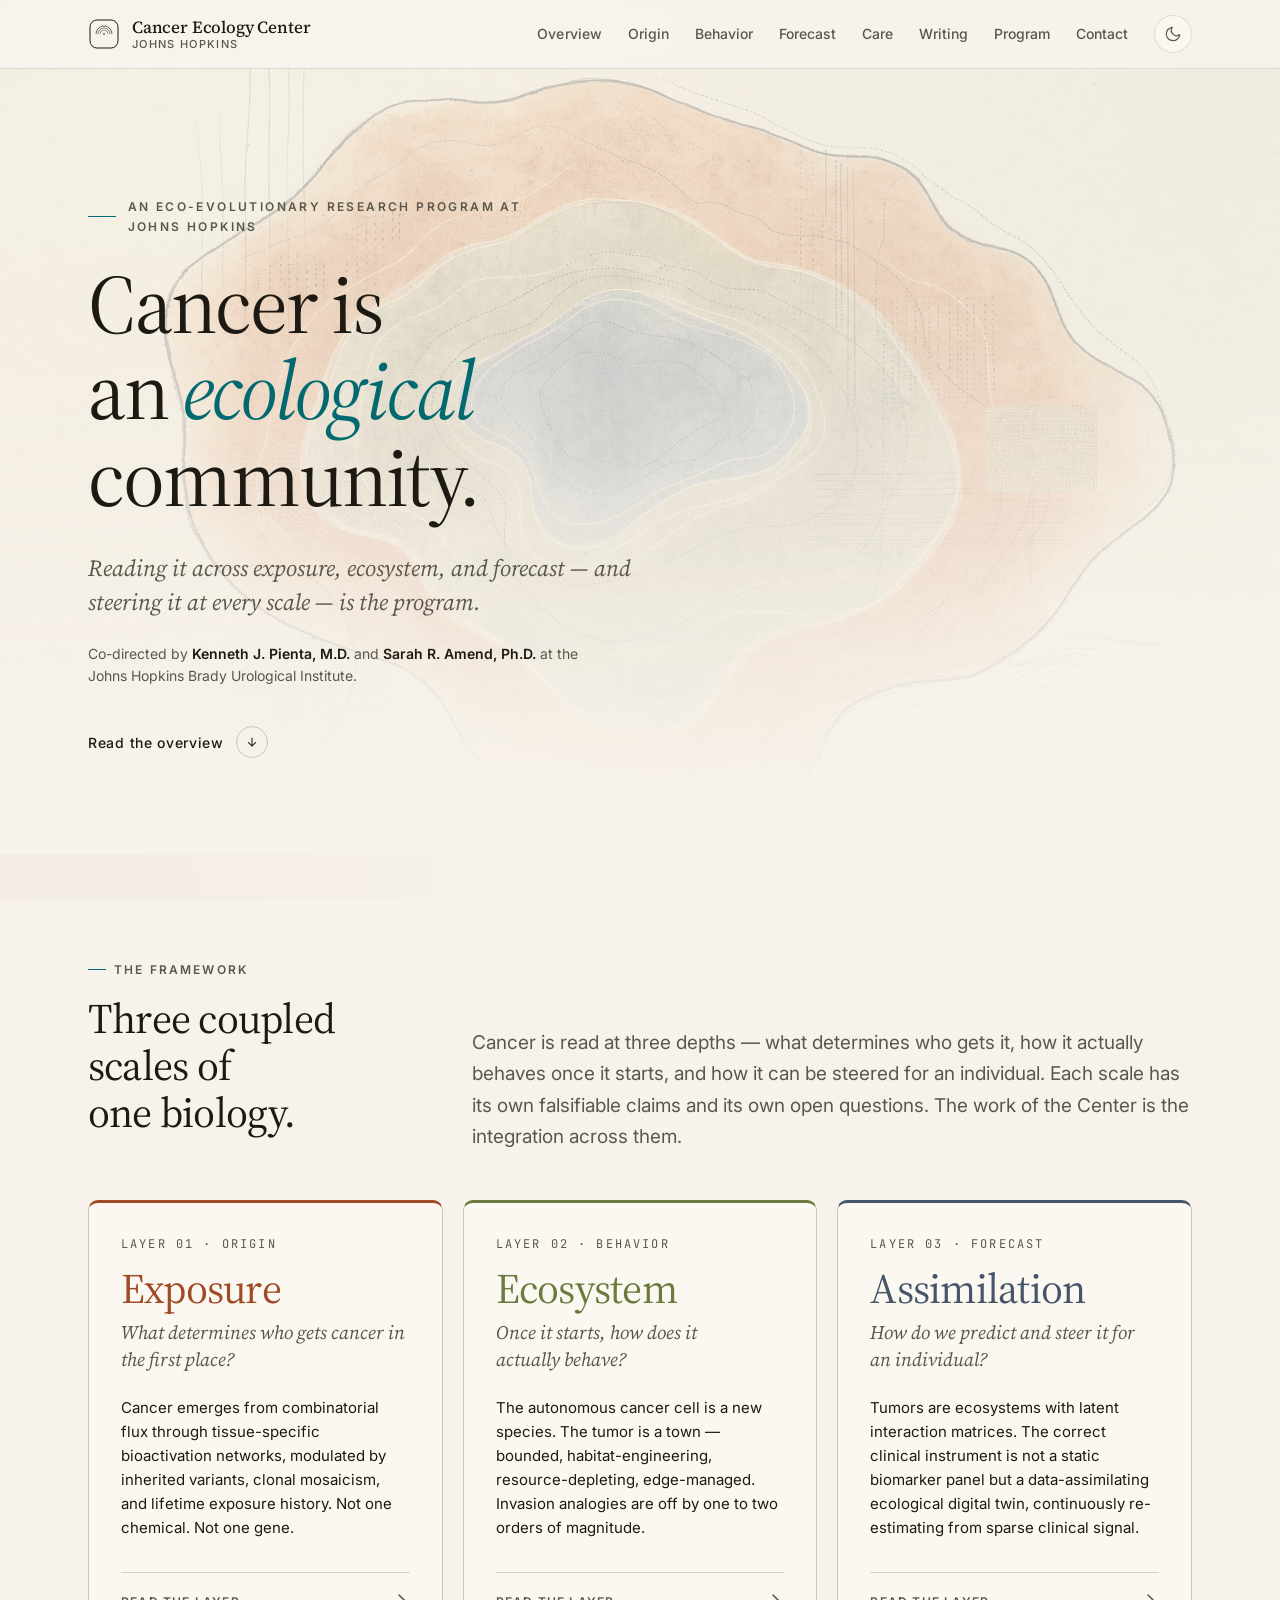
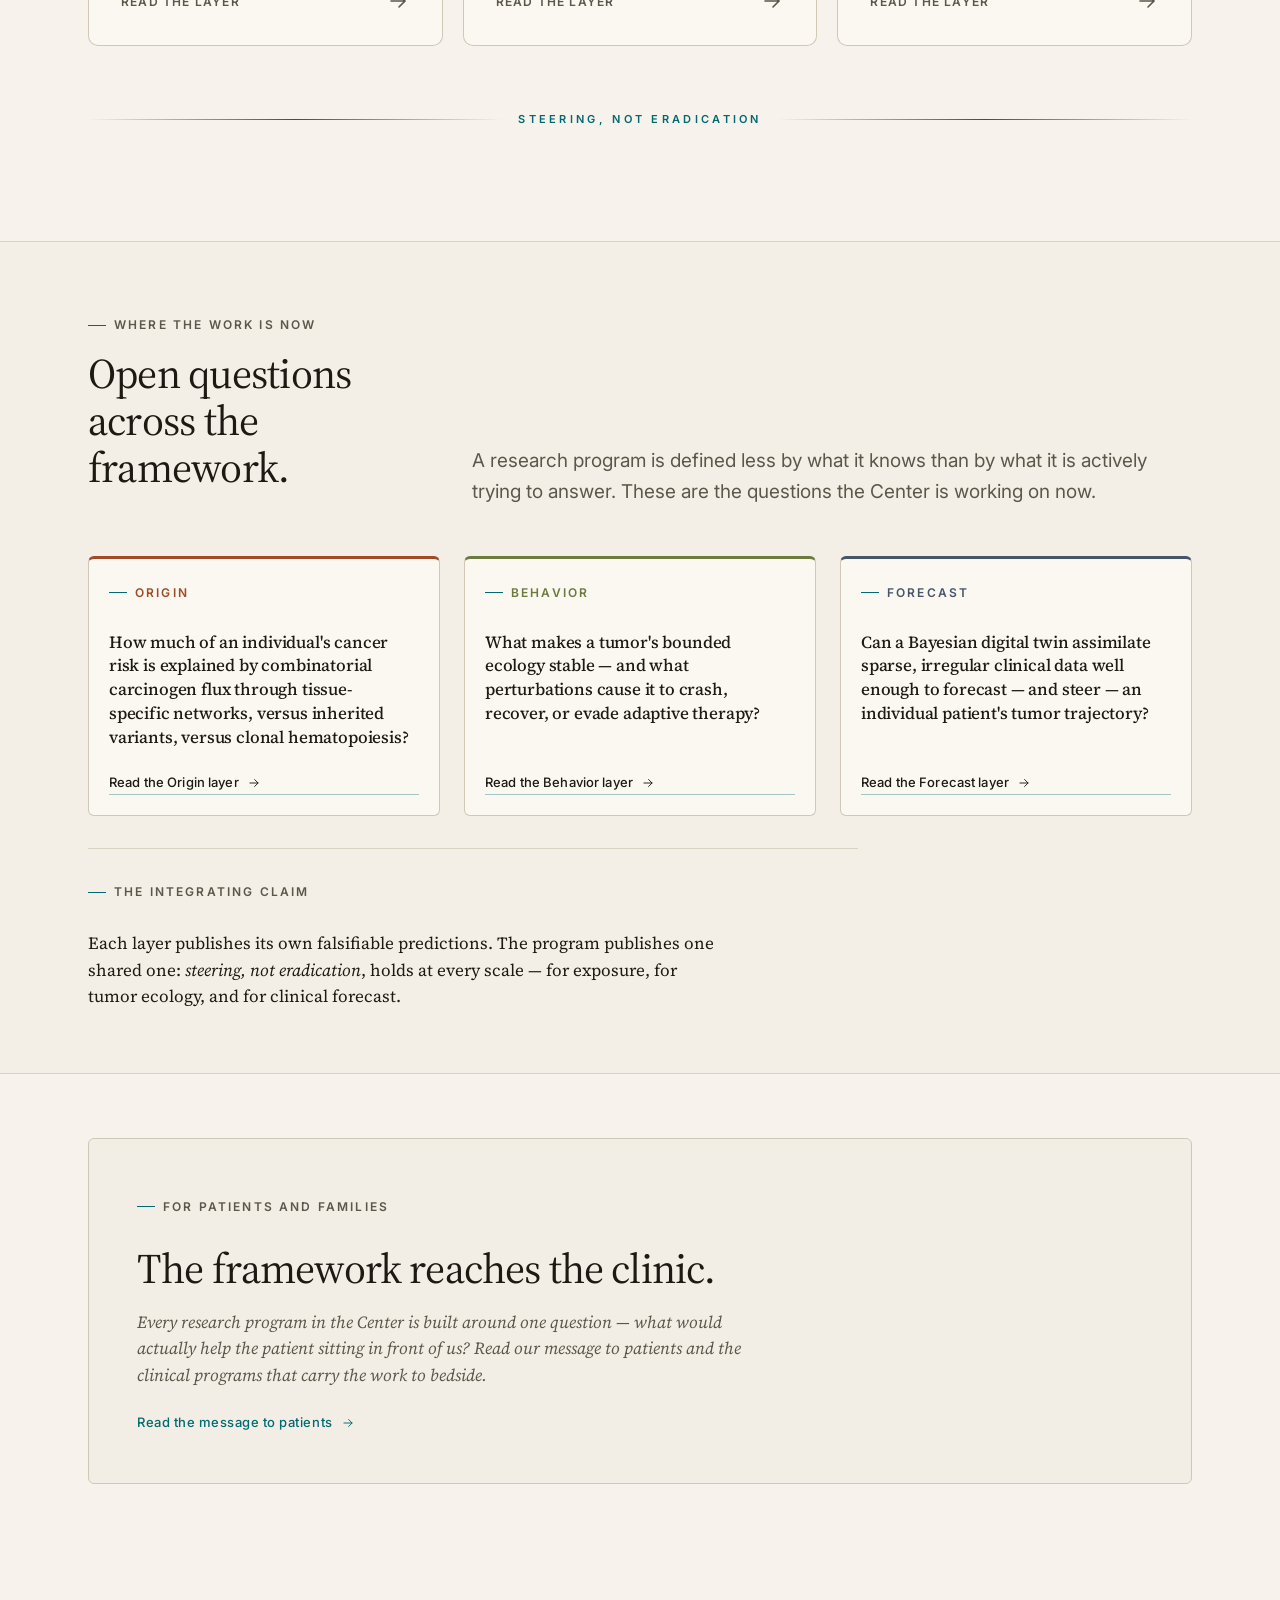
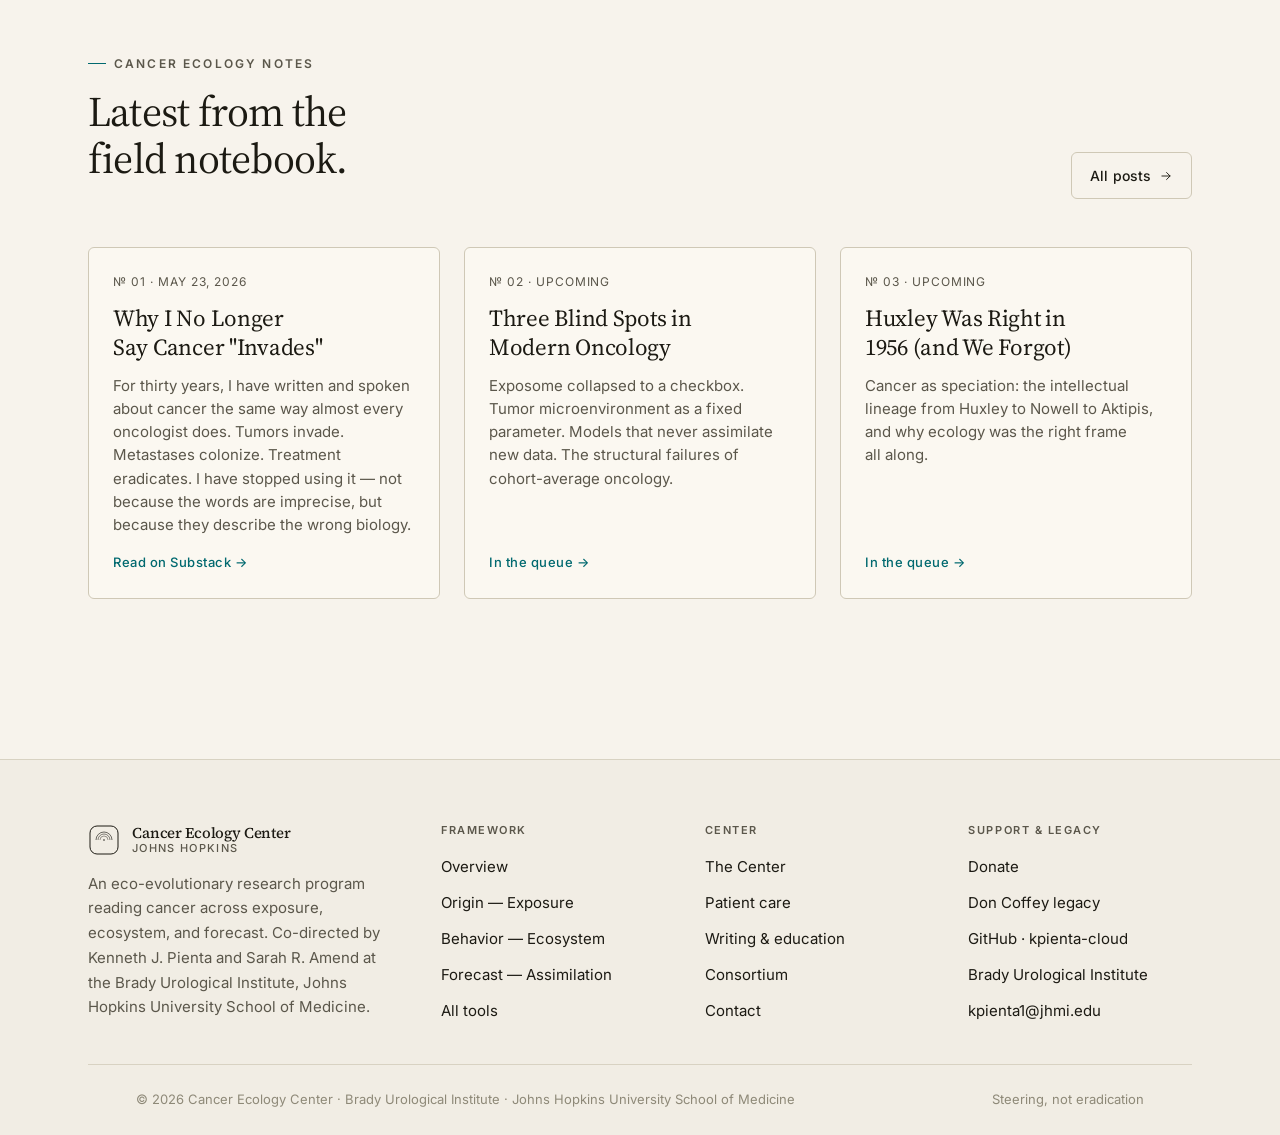
==== index.html @ 0bbca2c3 "Initial commit: Cancer Ecology Center v3.2 Eco-evolutionary framework portal for the Cancer Ecology " ====
<!doctype html>
<html lang="en">
<head>
  <meta charset="utf-8" />
  <meta name="viewport" content="width=device-width, initial-scale=1" />
  <title>Cancer Ecology Center — An eco-evolutionary research program at Johns Hopkins</title>
  <meta name="description" content="The Cancer Ecology Center at Johns Hopkins reads cancer as an ecological community across exposure, ecosystem, and forecast — and steers it at every scale." />

  <link rel="icon" type="image/svg+xml" href="assets/images/favicon.svg" />
  <link rel="preconnect" href="https://fonts.googleapis.com" />
  <link rel="preconnect" href="https://fonts.gstatic.com" crossorigin />
  <link rel="stylesheet" href="https://fonts.googleapis.com/css2?family=Source+Serif+4:ital,opsz,wght@0,8..60,300..700;1,8..60,300..700&family=Inter:wght@400;500;600&family=JetBrains+Mono:wght@400;500&display=swap" />
  <link rel="stylesheet" href="assets/css/tokens.css" />
  <link rel="stylesheet" href="assets/css/base.css" />
  <link rel="stylesheet" href="assets/css/site.css" />
  <link rel="stylesheet" href="assets/css/home.css" />
</head>
<body>
  <header class="site-header">
    <div class="site-header__inner">
      <a href="index.html" class="site-brand" aria-label="Cancer Ecology Center — home">
        <svg class="site-brand__mark" viewBox="0 0 64 64" fill="none" xmlns="http://www.w3.org/2000/svg" aria-hidden="true">
          <rect x="4" y="4" width="56" height="56" rx="14" stroke="currentColor" stroke-width="2" />
          <path d="M16 32 a16 16 0 0 1 32 0" stroke="currentColor" stroke-width="1.5" fill="none" opacity="0.85"/>
          <path d="M20 32 a12 12 0 0 1 24 0" stroke="currentColor" stroke-width="1.5" fill="none" opacity="0.7"/>
          <path d="M24 32 a8 8 0 0 1 16 0" stroke="currentColor" stroke-width="1.5" fill="none" opacity="0.55"/>
          <circle cx="32" cy="32" r="1.6" fill="currentColor" />
        </svg>
        <span>
          <span class="site-brand__title">Cancer Ecology Center</span>
          <span class="site-brand__sub">Johns Hopkins</span>
        </span>
      </a>
      <nav class="site-nav" aria-label="Primary">
              <a href="overview.html">Overview</a>
              <a href="origin.html">Origin</a>
              <a href="behavior.html">Behavior</a>
              <a href="forecast.html">Forecast</a>
              <a href="care.html">Care</a>
              <a href="writing.html">Writing</a>
              <a href="program.html">Program</a>
              <a href="contact.html">Contact</a>
              <button class="theme-toggle" data-theme-toggle type="button" aria-label="Toggle theme"></button>
            </nav>
      <button class="mobile-toggle" data-mobile-toggle type="button" aria-label="Open menu">
        <svg viewBox="0 0 24 24" fill="none" stroke="currentColor" stroke-width="1.8" stroke-linecap="round"><path d="M3 6h18M3 12h18M3 18h18"/></svg>
      </button>
    </div>
  </header>

  <main>
    <!-- HERO -->
    <section class="hero">
      <div class="hero__visual" aria-hidden="true">
        <img src="assets/images/hero_home.png" alt="" />
      </div>
      <div class="container">
        <p class="hero__eyebrow">An eco-evolutionary research program at Johns Hopkins</p>
        <h1>Cancer is an <em>ecological</em> community.</h1>
        <p class="hero__lede">Reading it across exposure, ecosystem, and forecast — and steering it at every scale — is the program.</p>
        <p class="hero__byline">Co-directed by <strong>Kenneth J. Pienta, M.D.</strong> and <strong>Sarah R. Amend, Ph.D.</strong> at the Johns Hopkins Brady Urological Institute.</p>
        <a class="hero__cta" href="overview.html">
          Read the overview
          <span class="hero__cta-arrow" aria-hidden="true">
            <svg width="14" height="14" viewBox="0 0 24 24" fill="none" stroke="currentColor" stroke-width="1.8" stroke-linecap="round"><path d="M12 5v14M6 13l6 6 6-6"/></svg>
          </span>
        </a>
      </div>
    </section>

    <!-- FRAMEWORK -->
    <section id="framework" class="framework">
      <div class="container">
        <div class="framework__intro reveal">
          <div>
            <p class="section-eyebrow">The framework</p>
            <h2 class="section-title">Three coupled scales of one biology.</h2>
          </div>
          <p class="section-lede">Cancer is read at three depths — what determines who gets it, how it actually behaves once it starts, and how it can be steered for an individual. Each scale has its own falsifiable claims and its own open questions. The work of the Center is the integration across them.</p>
        </div>

        <div class="layers" role="list">
          <a class="layer-card layer-card--origin" data-layer="origin" href="origin.html" role="listitem">
            <div class="layer-card__index">Layer 01 · Origin</div>
            <h3 class="layer-card__name">Exposure</h3>
            <p class="layer-card__question">What determines who gets cancer in the first place?</p>
            <p class="layer-card__summary">Cancer emerges from combinatorial flux through tissue-specific bioactivation networks, modulated by inherited variants, clonal mosaicism, and lifetime exposure history. Not one chemical. Not one gene.</p>
            <div class="layer-card__footer">
              <span class="layer-card__tool">Read the layer</span>
              <span class="layer-card__arrow" aria-hidden="true">
                <svg viewBox="0 0 24 24" fill="none" stroke="currentColor" stroke-width="1.6" stroke-linecap="round"><path d="M5 12h14M13 6l6 6-6 6"/></svg>
              </span>
            </div>
          </a>

          <a class="layer-card layer-card--behavior" data-layer="behavior" href="behavior.html" role="listitem">
            <div class="layer-card__index">Layer 02 · Behavior</div>
            <h3 class="layer-card__name">Ecosystem</h3>
            <p class="layer-card__question">Once it starts, how does it actually behave?</p>
            <p class="layer-card__summary">The autonomous cancer cell is a new species. The tumor is a town — bounded, habitat-engineering, resource-depleting, edge-managed. Invasion analogies are off by one to two orders of magnitude.</p>
            <div class="layer-card__footer">
              <span class="layer-card__tool">Read the layer</span>
              <span class="layer-card__arrow" aria-hidden="true">
                <svg viewBox="0 0 24 24" fill="none" stroke="currentColor" stroke-width="1.6" stroke-linecap="round"><path d="M5 12h14M13 6l6 6-6 6"/></svg>
              </span>
            </div>
          </a>

          <a class="layer-card layer-card--forecast" data-layer="forecast" href="forecast.html" role="listitem">
            <div class="layer-card__index">Layer 03 · Forecast</div>
            <h3 class="layer-card__name">Assimilation</h3>
            <p class="layer-card__question">How do we predict and steer it for an individual?</p>
            <p class="layer-card__summary">Tumors are ecosystems with latent interaction matrices. The correct clinical instrument is not a static biomarker panel but a data-assimilating ecological digital twin, continuously re-estimating from sparse clinical signal.</p>
            <div class="layer-card__footer">
              <span class="layer-card__tool">Read the layer</span>
              <span class="layer-card__arrow" aria-hidden="true">
                <svg viewBox="0 0 24 24" fill="none" stroke="currentColor" stroke-width="1.6" stroke-linecap="round"><path d="M5 12h14M13 6l6 6-6 6"/></svg>
              </span>
            </div>
          </a>
        </div>

        <div class="through-line reveal" role="presentation">
          <span class="through-line__rule"></span>
          <span class="through-line__text">Steering, not eradication</span>
          <span class="through-line__rule"></span>
        </div>
      </div>
    </section>

    <!-- OPEN QUESTIONS -->
    <section class="section--sm" style="background: color-mix(in oklab, var(--color-surface-offset) 50%, transparent); border-top: 1px solid var(--color-divider); border-bottom: 1px solid var(--color-divider);">
      <div class="container">
        <div class="framework__intro reveal">
          <div>
            <p class="section-eyebrow">Where the work is now</p>
            <h2 class="section-title">Open questions across the framework.</h2>
          </div>
          <p class="section-lede">A research program is defined less by what it knows than by what it is actively trying to answer. These are the questions the Center is working on now.</p>
        </div>

        <div class="questions-grid">
          <article class="question-card reveal" style="border-top: 3px solid var(--color-origin);">
            <p class="section-eyebrow" style="color: var(--color-origin);">Origin</p>
            <h3 class="question-card__q">How much of an individual's cancer risk is explained by combinatorial carcinogen flux through tissue-specific networks, versus inherited variants, versus clonal hematopoiesis?</h3>
            <a href="origin.html" class="question-card__link">Read the Origin layer
              <svg width="14" height="14" viewBox="0 0 24 24" fill="none" stroke="currentColor" stroke-width="1.6" stroke-linecap="round"><path d="M5 12h14M13 6l6 6-6 6"/></svg>
            </a>
          </article>

          <article class="question-card reveal" style="border-top: 3px solid var(--color-behavior);">
            <p class="section-eyebrow" style="color: var(--color-behavior);">Behavior</p>
            <h3 class="question-card__q">What makes a tumor's bounded ecology stable — and what perturbations cause it to crash, recover, or evade adaptive therapy?</h3>
            <a href="behavior.html" class="question-card__link">Read the Behavior layer
              <svg width="14" height="14" viewBox="0 0 24 24" fill="none" stroke="currentColor" stroke-width="1.6" stroke-linecap="round"><path d="M5 12h14M13 6l6 6-6 6"/></svg>
            </a>
          </article>

          <article class="question-card reveal" style="border-top: 3px solid var(--color-forecast);">
            <p class="section-eyebrow" style="color: var(--color-forecast);">Forecast</p>
            <h3 class="question-card__q">Can a Bayesian digital twin assimilate sparse, irregular clinical data well enough to forecast — and steer — an individual patient's tumor trajectory?</h3>
            <a href="forecast.html" class="question-card__link">Read the Forecast layer
              <svg width="14" height="14" viewBox="0 0 24 24" fill="none" stroke="currentColor" stroke-width="1.6" stroke-linecap="round"><path d="M5 12h14M13 6l6 6-6 6"/></svg>
            </a>
          </article>
        </div>

        <div class="questions-footnote reveal">
          <p class="section-eyebrow">The integrating claim</p>
          <p class="questions-footnote__text">Each layer publishes its own falsifiable predictions. The program publishes one shared one: <em>steering, not eradication</em>, holds at every scale — for exposure, for tumor ecology, and for clinical forecast.</p>
        </div>
      </div>
    </section>

    <!-- FOR PATIENTS STRIP -->
    <section class="section--sm">
      <div class="container">
        <a href="care.html" class="care-strip reveal">
          <div class="care-strip__body">
            <p class="section-eyebrow">For patients and families</p>
            <h2 class="care-strip__title">The framework reaches the clinic.</h2>
            <p class="care-strip__lede">Every research program in the Center is built around one question — what would actually help the patient sitting in front of us? Read our message to patients and the clinical programs that carry the work to bedside.</p>
            <span class="care-strip__cta">Read the message to patients
              <svg width="14" height="14" viewBox="0 0 24 24" fill="none" stroke="currentColor" stroke-width="1.6" stroke-linecap="round"><path d="M5 12h14M13 6l6 6-6 6"/></svg>
            </span>
          </div>
        </a>
      </div>
    </section>

    <!-- WRITING STRIP -->
    <section>
      <div class="container">
        <div class="framework__intro reveal">
          <div>
            <p class="section-eyebrow">Cancer Ecology Notes</p>
            <h2 class="section-title">Latest from the field notebook.</h2>
          </div>
          <a href="writing.html" class="btn btn--ghost">All posts
            <svg width="14" height="14" viewBox="0 0 24 24" fill="none" stroke="currentColor" stroke-width="1.6" stroke-linecap="round"><path d="M5 12h14M13 6l6 6-6 6"/></svg>
          </a>
        </div>

        <div class="writing-strip" data-feed="home">
          <!-- Posts injected by /assets/js/feed.js -->
        </div>
      </div>
    </section>
  </main>

  <footer class="site-footer">
    <div class="container">
      <div class="site-footer__inner">
        <div class="site-footer__brand">
          <a href="index.html" class="site-brand">
            <svg class="site-brand__mark" viewBox="0 0 64 64" fill="none" aria-hidden="true">
              <rect x="4" y="4" width="56" height="56" rx="14" stroke="currentColor" stroke-width="2" />
              <path d="M16 32 a16 16 0 0 1 32 0" stroke="currentColor" stroke-width="1.5" fill="none" opacity="0.85"/>
              <path d="M20 32 a12 12 0 0 1 24 0" stroke="currentColor" stroke-width="1.5" fill="none" opacity="0.7"/>
              <path d="M24 32 a8 8 0 0 1 16 0" stroke="currentColor" stroke-width="1.5" fill="none" opacity="0.55"/>
              <circle cx="32" cy="32" r="1.6" fill="currentColor" />
            </svg>
            <span><span class="site-brand__title">Cancer Ecology Center</span><span class="site-brand__sub">Johns Hopkins</span></span>
          </a>
          <p>An eco-evolutionary research program reading cancer across exposure, ecosystem, and forecast. Co-directed by Kenneth J. Pienta and Sarah R. Amend at the Brady Urological Institute, Johns Hopkins University School of Medicine.</p>
        </div>

        <div>
          <h4>Framework</h4>
          <ul>
            <li><a href="overview.html">Overview</a></li>
            <li><a href="origin.html">Origin — Exposure</a></li>
            <li><a href="behavior.html">Behavior — Ecosystem</a></li>
            <li><a href="forecast.html">Forecast — Assimilation</a></li>
            <li><a href="tools.html">All tools</a></li>
          </ul>
        </div>

        <div>
          <h4>Center</h4>
          <ul>
            <li><a href="program.html">The Center</a></li>
            <li><a href="care.html">Patient care</a></li>
            <li><a href="writing.html">Writing &amp; education</a></li>
            <li><a href="program.html#consortium">Consortium</a></li>
            <li><a href="contact.html">Contact</a></li>
          </ul>
        </div>

        <div>
          <h4>Support &amp; Legacy</h4>
          <ul>
            <li><a href="donate.html">Donate</a></li>
            <li><a href="legacy.html">Don Coffey legacy</a></li>
            <li><a href="https://github.com/kpienta-cloud" rel="external noopener">GitHub · kpienta-cloud</a></li>
            <li><a href="https://urology.jhu.edu/" rel="external noopener">Brady Urological Institute</a></li>
            <li><a href="mailto:kpienta1@jhmi.edu">kpienta1@jhmi.edu</a></li>
          </ul>
        </div>
      </div>

      <div class="site-footer__legal container">
        <span>© 2026 Cancer Ecology Center · Brady Urological Institute · Johns Hopkins University School of Medicine</span>
        <span>Steering, not eradication</span>
      </div>
    </div>
  </footer>

  <script src="assets/js/config.js"></script>
  <script src="assets/js/posts.js"></script>
  <script src="assets/js/feed.js"></script>
  <script src="assets/js/site.js"></script>
</body>
</html>
---- assets/css/tokens.css ----
/* Cancer Ecology Center — design tokens
   Editorial-scientific: warm cream + warm-teal accent.
   Three earth-tone hues for layer signaling (terra, sage, slate). */

:root,
[data-theme='light'] {
  /* Surfaces — warm cream paper */
  --color-bg: #f7f3ec;
  --color-surface: #fbf8f1;
  --color-surface-2: #fdfbf5;
  --color-surface-offset: #f0ebe1;
  --color-surface-offset-2: #ebe5d8;
  --color-surface-dynamic: #e3ddce;
  --color-divider: #d8d2c2;
  --color-border: #cfc8b6;

  /* Text — warm near-black */
  --color-text: #1c1a13;
  --color-text-muted: #5b574b;
  --color-text-faint: #8e8978;
  --color-text-inverse: #fbf8f1;

  /* Primary — warm teal (per brief, used sparingly) */
  --color-primary: #01696f;
  --color-primary-hover: #034b50;
  --color-primary-active: #02363a;
  --color-primary-highlight: #cfe0dc;

  /* Layer hues (muted earth tones) */
  --color-origin: #a04a26;        /* terra / rust */
  --color-origin-soft: #ead7c8;
  --color-behavior: #6c7a3e;      /* sage / olive */
  --color-behavior-soft: #dee0c2;
  --color-forecast: #46556a;      /* slate */
  --color-forecast-soft: #d3d8df;

  /* Radii */
  --radius-sm: 0.25rem;
  --radius-md: 0.375rem;
  --radius-lg: 0.625rem;
  --radius-xl: 1rem;
  --radius-full: 9999px;

  /* Transitions */
  --transition-interactive: 240ms cubic-bezier(0.16, 1, 0.3, 1);

  /* Shadows — restrained */
  --shadow-sm: 0 1px 2px oklch(0.2 0.01 80 / 0.05);
  --shadow-md: 0 6px 18px oklch(0.2 0.01 80 / 0.06);
  --shadow-lg: 0 18px 40px oklch(0.2 0.01 80 / 0.08);

  /* Widths */
  --content-narrow: 640px;
  --content-default: 880px;
  --content-mid: 1024px;
  --content-wide: 1200px;
  --content-full: 100%;

  /* Fonts */
  --font-display: 'Source Serif 4', 'Source Serif Pro', Georgia, 'Times New Roman', serif;
  --font-body: 'Inter', 'Helvetica Neue', Arial, sans-serif;
  --font-mono: 'JetBrains Mono', 'IBM Plex Mono', ui-monospace, monospace;

  /* Type scale (fluid) */
  --text-xs: clamp(0.75rem, 0.7rem + 0.2vw, 0.8125rem);
  --text-sm: clamp(0.875rem, 0.84rem + 0.2vw, 0.9375rem);
  --text-base: clamp(1rem, 0.97rem + 0.15vw, 1.0625rem);
  --text-md: clamp(1.0625rem, 1rem + 0.4vw, 1.1875rem);
  --text-lg: clamp(1.1875rem, 1.1rem + 0.6vw, 1.4375rem);
  --text-xl: clamp(1.5rem, 1.3rem + 0.8vw, 1.875rem);
  --text-2xl: clamp(1.875rem, 1.5rem + 1.4vw, 2.625rem);
  --text-3xl: clamp(2.5rem, 1.8rem + 2.8vw, 4rem);
  --text-hero: clamp(2.75rem, 1.6rem + 4.5vw, 5.25rem);

  /* Spacing */
  --space-1: 0.25rem;
  --space-2: 0.5rem;
  --space-3: 0.75rem;
  --space-4: 1rem;
  --space-5: 1.25rem;
  --space-6: 1.5rem;
  --space-8: 2rem;
  --space-10: 2.5rem;
  --space-12: 3rem;
  --space-16: 4rem;
  --space-20: 5rem;
  --space-24: 6rem;
  --space-32: 8rem;
}

/* DARK MODE — deep warm charcoal, NOT pure black */
[data-theme='dark'] {
  --color-bg: #161412;
  --color-surface: #1c1916;
  --color-surface-2: #211e1a;
  --color-surface-offset: #24201c;
  --color-surface-offset-2: #2a2620;
  --color-surface-dynamic: #322d26;
  --color-divider: #2e2a23;
  --color-border: #3b362e;
  --color-text: #ebe5d6;
  --color-text-muted: #9a9384;
  --color-text-faint: #6a6457;
  --color-text-inverse: #1c1916;

  --color-primary: #6db5bb;
  --color-primary-hover: #95d0d5;
  --color-primary-active: #b1dee2;
  --color-primary-highlight: #213a3c;

  --color-origin: #d28a64;
  --color-origin-soft: #3b2c22;
  --color-behavior: #b3bd76;
  --color-behavior-soft: #2f3324;
  --color-forecast: #a5b4cb;
  --color-forecast-soft: #262d39;

  --shadow-sm: 0 1px 2px rgba(0,0,0,0.4);
  --shadow-md: 0 6px 18px rgba(0,0,0,0.5);
  --shadow-lg: 0 18px 40px rgba(0,0,0,0.6);
}

@media (prefers-color-scheme: dark) {
  :root:not([data-theme='light']) {
    --color-bg: #161412;
    --color-surface: #1c1916;
    --color-surface-2: #211e1a;
    --color-surface-offset: #24201c;
    --color-surface-offset-2: #2a2620;
    --color-surface-dynamic: #322d26;
    --color-divider: #2e2a23;
    --color-border: #3b362e;
    --color-text: #ebe5d6;
    --color-text-muted: #9a9384;
    --color-text-faint: #6a6457;
    --color-text-inverse: #1c1916;
    --color-primary: #6db5bb;
    --color-primary-hover: #95d0d5;
    --color-primary-active: #b1dee2;
    --color-primary-highlight: #213a3c;
    --color-origin: #d28a64;
    --color-origin-soft: #3b2c22;
    --color-behavior: #b3bd76;
    --color-behavior-soft: #2f3324;
    --color-forecast: #a5b4cb;
    --color-forecast-soft: #262d39;
  }
}
---- assets/css/base.css ----
/* Base reset + global elements */
*, *::before, *::after { box-sizing: border-box; margin: 0; padding: 0; }

html {
  -moz-text-size-adjust: none;
  -webkit-text-size-adjust: none;
  text-size-adjust: none;
  -webkit-font-smoothing: antialiased;
  -moz-osx-font-smoothing: grayscale;
  text-rendering: optimizeLegibility;
  scroll-behavior: smooth;
  hanging-punctuation: first last;
  scroll-padding-top: 5rem;
}

body {
  min-height: 100dvh;
  line-height: 1.65;
  font-family: var(--font-body);
  font-size: var(--text-base);
  font-weight: 400;
  color: var(--color-text);
  background-color: var(--color-bg);
  background-image:
    radial-gradient(circle at 100% 0%, color-mix(in oklab, var(--color-primary) 4%, transparent), transparent 45%),
    radial-gradient(circle at 0% 100%, color-mix(in oklab, var(--color-origin) 4%, transparent), transparent 45%);
  background-attachment: fixed;
}

img, picture, video, canvas, svg { display: block; max-width: 100%; height: auto; }
ul[role='list'], ol[role='list'] { list-style: none; }
input, button, textarea, select { font: inherit; color: inherit; }

h1, h2, h3, h4, h5, h6 {
  font-family: var(--font-display);
  font-weight: 400;
  letter-spacing: -0.012em;
  line-height: 1.12;
  text-wrap: balance;
  color: var(--color-text);
}

h1 { font-size: var(--text-hero); letter-spacing: -0.022em; }
h2 { font-size: var(--text-2xl); letter-spacing: -0.018em; }
h3 { font-size: var(--text-xl); }
h4 { font-size: var(--text-lg); }
h5 { font-size: var(--text-md); font-weight: 500; }

p, li, figcaption { text-wrap: pretty; max-width: 70ch; }

a {
  color: var(--color-primary);
  text-decoration: none;
  border-bottom: 1px solid color-mix(in oklab, var(--color-primary) 35%, transparent);
  transition: color var(--transition-interactive), border-color var(--transition-interactive);
}
a:hover { color: var(--color-primary-hover); border-bottom-color: var(--color-primary-hover); }

::selection {
  background: color-mix(in oklab, var(--color-primary) 30%, transparent);
  color: var(--color-text);
}

:focus-visible {
  outline: 2px solid var(--color-primary);
  outline-offset: 3px;
  border-radius: var(--radius-sm);
}

@media (prefers-reduced-motion: reduce) {
  *, *::before, *::after {
    animation-duration: 0.01ms !important;
    animation-iteration-count: 1 !important;
    transition-duration: 0.01ms !important;
    scroll-behavior: auto !important;
  }
}

button { cursor: pointer; background: none; border: none; }
table { border-collapse: collapse; width: 100%; }

a, button, [role='button'], [role='link'] {
  transition:
    color var(--transition-interactive),
    background var(--transition-interactive),
    border-color var(--transition-interactive),
    box-shadow var(--transition-interactive),
    transform var(--transition-interactive);
}

.sr-only {
  position: absolute;
  width: 1px; height: 1px;
  padding: 0; margin: -1px;
  overflow: hidden; clip: rect(0,0,0,0);
  white-space: nowrap; border-width: 0;
}

::-webkit-scrollbar { width: 10px; height: 10px; }
::-webkit-scrollbar-track { background: var(--color-surface); }
::-webkit-scrollbar-thumb { background: var(--color-border); border-radius: var(--radius-full); }
::-webkit-scrollbar-thumb:hover { background: var(--color-text-faint); }
---- assets/css/site.css ----
/* === Site-wide layout & components === */

.container {
  width: 100%;
  max-width: var(--content-wide);
  margin-inline: auto;
  padding-inline: clamp(1.25rem, 4vw, 3rem);
}

.container--narrow { max-width: var(--content-narrow); }
.container--default { max-width: var(--content-default); }
.container--mid { max-width: var(--content-mid); }

section { padding-block: clamp(var(--space-12), 8vw, var(--space-24)); }
section.section--lg { padding-block: clamp(var(--space-16), 10vw, var(--space-32)); }
section.section--sm { padding-block: clamp(var(--space-10), 6vw, var(--space-16)); }

/* === Header === */
.site-header {
  position: sticky;
  top: 0;
  z-index: 50;
  background: color-mix(in oklab, var(--color-bg) 88%, transparent);
  backdrop-filter: saturate(150%) blur(14px);
  -webkit-backdrop-filter: saturate(150%) blur(14px);
  border-bottom: 1px solid color-mix(in oklab, var(--color-border) 60%, transparent);
}
.site-header__inner {
  display: flex;
  align-items: center;
  justify-content: space-between;
  gap: var(--space-6);
  height: 4.25rem;
  max-width: var(--content-wide);
  margin-inline: auto;
  padding-inline: clamp(1.25rem, 4vw, 3rem);
}
.site-brand {
  display: inline-flex;
  align-items: center;
  gap: var(--space-3);
  color: var(--color-text);
  border-bottom: 0;
  font-family: var(--font-display);
  font-size: 1.0625rem;
  letter-spacing: -0.01em;
  line-height: 1.1;
}
.site-brand:hover { color: var(--color-text); }
.site-brand__mark { width: 32px; height: 32px; color: var(--color-text); flex-shrink: 0; }
.site-brand__title { font-weight: 500; }
.site-brand__sub {
  display: block;
  font-family: var(--font-body);
  font-size: 0.6875rem;
  letter-spacing: 0.12em;
  text-transform: uppercase;
  color: var(--color-text-muted);
  margin-top: 1px;
  font-weight: 500;
}

.site-nav {
  display: flex;
  align-items: center;
  gap: clamp(0.875rem, 2vw, 1.75rem);
}
.site-nav a {
  font-size: 0.875rem;
  color: var(--color-text-muted);
  border-bottom: 0;
  font-weight: 500;
  letter-spacing: 0.005em;
  position: relative;
  padding-block: 2px;
}
.site-nav a:hover { color: var(--color-text); }
.site-nav a[aria-current='page'] {
  color: var(--color-text);
}
.site-nav a[aria-current='page']::after {
  content: '';
  position: absolute;
  left: 0; right: 0; bottom: -2px;
  height: 1px;
  background: var(--color-primary);
}

.theme-toggle {
  width: 38px; height: 38px;
  display: inline-grid; place-items: center;
  color: var(--color-text-muted);
  border-radius: var(--radius-full);
  border: 1px solid color-mix(in oklab, var(--color-border) 60%, transparent);
  background: var(--color-surface);
}
.theme-toggle:hover { color: var(--color-text); border-color: var(--color-border); }

/* Mobile nav */
.mobile-toggle {
  display: none;
  width: 38px; height: 38px;
  align-items: center; justify-content: center;
  color: var(--color-text);
}
.mobile-toggle svg { width: 22px; height: 22px; }

@media (max-width: 880px) {
  .site-nav { display: none; }
  .mobile-toggle { display: inline-flex; }
  .site-nav.is-open {
    display: flex;
    flex-direction: column;
    position: absolute;
    top: 100%; left: 0; right: 0;
    background: var(--color-surface);
    border-bottom: 1px solid var(--color-border);
    padding: var(--space-4) clamp(1.25rem, 4vw, 3rem);
    gap: var(--space-4);
    align-items: flex-start;
  }
  .site-nav.is-open a { font-size: 1rem; }
}

/* === Footer === */
.site-footer {
  margin-top: var(--space-16);
  border-top: 1px solid var(--color-divider);
  background: color-mix(in oklab, var(--color-surface-offset) 70%, transparent);
}
.site-footer__inner {
  display: grid;
  grid-template-columns: 1.4fr 1fr 1fr 1fr;
  gap: var(--space-10);
  padding-block: var(--space-16) var(--space-10);
}
.site-footer h4 {
  font-family: var(--font-body);
  font-size: 0.6875rem;
  font-weight: 600;
  letter-spacing: 0.14em;
  text-transform: uppercase;
  color: var(--color-text-muted);
  margin-bottom: var(--space-4);
}
.site-footer ul { list-style: none; display: grid; gap: var(--space-2); }
.site-footer a {
  font-size: 0.9375rem;
  color: var(--color-text);
  border-bottom: 0;
}
.site-footer a:hover { color: var(--color-primary); }
.site-footer__brand .site-brand { margin-bottom: var(--space-4); }
.site-footer__brand p {
  color: var(--color-text-muted);
  font-size: 0.9375rem;
  max-width: 36ch;
}
.site-footer__legal {
  display: flex;
  justify-content: space-between;
  align-items: center;
  flex-wrap: wrap;
  gap: var(--space-4);
  padding-block: var(--space-6);
  border-top: 1px solid var(--color-divider);
  font-size: 0.8125rem;
  color: var(--color-text-faint);
}
@media (max-width: 880px) {
  .site-footer__inner { grid-template-columns: 1fr 1fr; gap: var(--space-8); }
  .site-footer__brand { grid-column: 1 / -1; }
}
@media (max-width: 520px) {
  .site-footer__inner { grid-template-columns: 1fr; }
}

/* === Page hero (interior pages) === */
.page-hero {
  padding-block: clamp(var(--space-16), 12vw, var(--space-24));
  border-bottom: 1px solid var(--color-divider);
  position: relative;
  overflow: hidden;
}
.page-hero__eyebrow {
  display: inline-flex;
  align-items: center;
  gap: var(--space-2);
  font-family: var(--font-body);
  font-size: 0.75rem;
  font-weight: 600;
  letter-spacing: 0.18em;
  text-transform: uppercase;
  color: var(--color-text-muted);
  margin-bottom: var(--space-5);
}
.page-hero__eyebrow::before {
  content: '';
  width: 18px; height: 1px;
  background: var(--color-primary);
}
.page-hero h1 {
  font-size: var(--text-3xl);
  max-width: 22ch;
}
.page-hero__sub {
  margin-top: var(--space-6);
  font-size: var(--text-md);
  color: var(--color-text-muted);
  max-width: 60ch;
  line-height: 1.55;
}

/* Layer color signaling */
.layer-origin .page-hero__eyebrow::before { background: var(--color-origin); }
.layer-behavior .page-hero__eyebrow::before { background: var(--color-behavior); }
.layer-forecast .page-hero__eyebrow::before { background: var(--color-forecast); }
.layer-origin .page-hero__eyebrow { color: var(--color-origin); }
.layer-behavior .page-hero__eyebrow { color: var(--color-behavior); }
.layer-forecast .page-hero__eyebrow { color: var(--color-forecast); }

.page-hero__visual {
  position: absolute;
  inset: 0;
  pointer-events: none;
  z-index: -1;
  opacity: 0.5;
  mix-blend-mode: multiply;
}
[data-theme='dark'] .page-hero__visual { mix-blend-mode: screen; opacity: 0.4; }

/* === Prose blocks === */
.prose {
  font-size: var(--text-md);
  line-height: 1.7;
  color: var(--color-text);
  max-width: 70ch;
}
.prose > * + * { margin-top: var(--space-6); }
.prose h2 { margin-top: var(--space-12); font-size: var(--text-xl); }
.prose h2:first-child { margin-top: 0; }
.prose h3 { margin-top: var(--space-8); font-size: var(--text-lg); font-family: var(--font-body); font-weight: 600; letter-spacing: 0; }
.prose strong { font-weight: 600; }
.prose em { font-style: italic; }
.prose ul, .prose ol { padding-left: 1.5rem; }
.prose ul li, .prose ol li { margin-block: 0.25rem; }
.prose blockquote {
  border-left: 2px solid var(--color-primary);
  padding-left: var(--space-5);
  font-family: var(--font-display);
  font-size: var(--text-lg);
  color: var(--color-text);
  font-style: italic;
}

/* === Section headers === */
.section-eyebrow {
  font-family: var(--font-body);
  font-size: 0.75rem;
  font-weight: 600;
  letter-spacing: 0.18em;
  text-transform: uppercase;
  color: var(--color-text-muted);
  margin-bottom: var(--space-4);
  display: inline-flex;
  align-items: center;
  gap: var(--space-2);
}
.section-eyebrow::before {
  content: '';
  display: inline-block;
  width: 18px; height: 1px;
  background: var(--color-primary);
}
.section-title { font-size: var(--text-2xl); max-width: 22ch; margin-bottom: var(--space-4); }
.section-lede { color: var(--color-text-muted); font-size: var(--text-md); max-width: 60ch; }

/* === Buttons === */
.btn {
  display: inline-flex;
  align-items: center;
  gap: var(--space-2);
  padding: 0.6875rem 1.125rem;
  font-size: 0.875rem;
  font-weight: 500;
  letter-spacing: 0.005em;
  border-radius: var(--radius-md);
  border: 1px solid transparent;
  border-bottom: 1px solid transparent;
  background: var(--color-text);
  color: var(--color-text-inverse);
  text-decoration: none;
}
.btn:hover { background: var(--color-primary); color: var(--color-text-inverse); border-bottom-color: transparent; }
.btn--ghost {
  background: transparent;
  color: var(--color-text);
  border: 1px solid var(--color-border);
}
.btn--ghost:hover { background: var(--color-surface-offset); color: var(--color-text); border-color: var(--color-text-muted); }
.btn--primary { background: var(--color-primary); color: white; }
.btn--primary:hover { background: var(--color-primary-hover); color: white; }
[data-theme='dark'] .btn--primary { color: var(--color-bg); }
.btn svg { width: 14px; height: 14px; }

/* === Cards === */
.card {
  background: var(--color-surface);
  border: 1px solid var(--color-border);
  border-radius: var(--radius-lg);
  padding: var(--space-6);
  transition: border-color var(--transition-interactive), transform var(--transition-interactive), box-shadow var(--transition-interactive);
}
.card:hover { border-color: var(--color-text-muted); }

/* === Tags / status badges === */
.tag {
  display: inline-flex;
  align-items: center;
  gap: 0.375rem;
  font-size: 0.6875rem;
  font-weight: 600;
  letter-spacing: 0.1em;
  text-transform: uppercase;
  color: var(--color-text-muted);
  padding: 0.25rem 0.625rem;
  border: 1px solid var(--color-border);
  border-radius: var(--radius-full);
  background: var(--color-surface);
}
.tag--dev::before {
  content: '';
  width: 6px; height: 6px;
  background: var(--color-warning, var(--color-origin));
  border-radius: 50%;
  display: inline-block;
}
.tag--origin { color: var(--color-origin); border-color: color-mix(in oklab, var(--color-origin) 30%, var(--color-border)); }
.tag--behavior { color: var(--color-behavior); border-color: color-mix(in oklab, var(--color-behavior) 30%, var(--color-border)); }
.tag--forecast { color: var(--color-forecast); border-color: color-mix(in oklab, var(--color-forecast) 30%, var(--color-border)); }

/* === Scroll-reveal === */
.reveal { opacity: 0; transform: translateY(14px); transition: opacity 700ms cubic-bezier(.16,1,.3,1), transform 700ms cubic-bezier(.16,1,.3,1); }
.reveal.is-visible { opacity: 1; transform: none; }

/* === Two-column section pattern === */
.two-col {
  display: grid;
  grid-template-columns: minmax(0, 1fr) minmax(0, 1.2fr);
  gap: clamp(2rem, 5vw, 5rem);
  align-items: start;
}
.two-col__heading { position: sticky; top: 6rem; }
@media (max-width: 880px) {
  .two-col { grid-template-columns: 1fr; gap: var(--space-8); }
  .two-col__heading { position: static; }
}

/* === Cross-link === */
.cross-link {
  display: flex;
  align-items: center;
  justify-content: space-between;
  gap: var(--space-6);
  padding: var(--space-6) var(--space-8);
  border-top: 1px solid var(--color-divider);
  border-bottom: 1px solid var(--color-divider);
  margin-top: var(--space-12);
  background: var(--color-surface);
}
.cross-link__label {
  font-size: 0.75rem;
  font-weight: 600;
  letter-spacing: 0.16em;
  text-transform: uppercase;
  color: var(--color-text-muted);
}
.cross-link__title {
  font-family: var(--font-display);
  font-size: var(--text-lg);
  color: var(--color-text);
  margin-top: var(--space-1);
  border-bottom: 0;
  display: inline-block;
}
.cross-link__title:hover { color: var(--color-primary); }
.cross-link svg { width: 22px; height: 22px; flex-shrink: 0; color: var(--color-text-muted); }
@media (max-width: 640px) { .cross-link { flex-direction: column; align-items: flex-start; } }

/* === Open questions list === */
.questions-list {
  list-style: none;
  display: grid;
  gap: var(--space-4);
  counter-reset: q;
}
.questions-list li {
  counter-increment: q;
  display: grid;
  grid-template-columns: 2.5rem 1fr;
  gap: var(--space-4);
  padding-block: var(--space-4);
  border-top: 1px solid var(--color-divider);
  font-size: var(--text-md);
  max-width: none;
  color: var(--color-text);
  line-height: 1.55;
}
.questions-list li::before {
  content: counter(q, decimal-leading-zero);
  font-family: var(--font-mono, var(--font-body));
  font-size: 0.75rem;
  color: var(--color-text-muted);
  letter-spacing: 0.08em;
  padding-top: 4px;
}
.questions-list li:last-child { border-bottom: 1px solid var(--color-divider); }

/* === Publications list === */
.pub-list { list-style: none; display: grid; gap: 0; }
.pub-list li {
  padding-block: var(--space-5);
  border-top: 1px solid var(--color-divider);
  display: grid;
  grid-template-columns: 1fr auto;
  gap: var(--space-4);
  align-items: baseline;
  max-width: none;
}
.pub-list li:last-child { border-bottom: 1px solid var(--color-divider); }
.pub-list__title {
  font-family: var(--font-display);
  font-size: var(--text-md);
  color: var(--color-text);
  line-height: 1.4;
  border-bottom: 0;
}
.pub-list__title:hover { color: var(--color-primary); }
.pub-list__meta {
  font-size: 0.8125rem;
  color: var(--color-text-muted);
  margin-top: var(--space-1);
}
.pub-list__year { font-size: 0.75rem; font-weight: 600; letter-spacing: 0.1em; color: var(--color-text-muted); }

@media (max-width: 520px) {
  .pub-list li { grid-template-columns: 1fr; gap: var(--space-1); }
}

/* === Definition / formal block === */
.formal {
  background: var(--color-surface);
  border: 1px solid var(--color-border);
  border-left: 2px solid var(--color-primary);
  padding: var(--space-6) var(--space-8);
  border-radius: var(--radius-md);
  font-family: var(--font-body);
  font-size: 0.9375rem;
  max-width: none;
}
.formal__label {
  display: block;
  font-size: 0.6875rem;
  letter-spacing: 0.16em;
  text-transform: uppercase;
  color: var(--color-text-muted);
  font-weight: 600;
  margin-bottom: var(--space-2);
}
.formal__expr {
  font-family: var(--font-mono);
  font-size: 1rem;
  display: block;
  padding: var(--space-2) 0 var(--space-3);
  color: var(--color-text);
}

/* === Image utilities === */
.editorial-figure {
  margin-block: var(--space-8);
}
.editorial-figure img {
  border-radius: var(--radius-md);
  border: 1px solid var(--color-divider);
  width: 100%;
}
.editorial-figure figcaption {
  font-size: 0.8125rem;
  color: var(--color-text-muted);
  margin-top: var(--space-3);
  max-width: 60ch;
  font-style: italic;
}

/* === Funding / partner list === */
.partner-list {
  display: grid;
  gap: var(--space-4);
  grid-template-columns: repeat(auto-fit, minmax(260px, 1fr));
}
.partner-card {
  padding: var(--space-5) var(--space-6);
  border: 1px solid var(--color-border);
  border-radius: var(--radius-md);
  background: var(--color-surface);
}
.partner-card__role {
  font-size: 0.6875rem;
  font-weight: 600;
  letter-spacing: 0.14em;
  text-transform: uppercase;
  color: var(--color-text-muted);
}
.partner-card__name {
  font-family: var(--font-display);
  font-size: var(--text-md);
  color: var(--color-text);
  margin-top: var(--space-1);
}
.partner-card__detail {
  font-size: 0.875rem;
  color: var(--color-text-muted);
  margin-top: var(--space-2);
}

/* === Writing page list === */
.writing-list { display: grid; gap: 0; max-width: 880px; }
.writing-entry {
  display: grid;
  grid-template-columns: 4rem 1fr;
  gap: var(--space-6);
  padding-block: var(--space-8);
  border-top: 1px solid var(--color-divider);
}
.writing-entry:last-child { border-bottom: 1px solid var(--color-divider); }
.writing-entry__index {
  font-family: var(--font-mono);
  font-size: 0.75rem;
  letter-spacing: 0.1em;
  color: var(--color-text-muted);
  padding-top: 4px;
}
.writing-entry__meta {
  font-size: 0.75rem;
  color: var(--color-text-muted);
  letter-spacing: 0.04em;
  margin-bottom: var(--space-3);
  display: flex; flex-wrap: wrap; gap: var(--space-2);
}
.writing-entry__title {
  font-family: var(--font-display);
  font-size: var(--text-xl);
  line-height: 1.2;
  letter-spacing: -0.012em;
  color: var(--color-text);
  display: inline-block;
  border-bottom: 0;
}
.writing-entry__title:hover { color: var(--color-primary); }
.writing-entry__title--unlinked { color: var(--color-text-muted); }
.writing-entry__dek {
  font-family: var(--font-display);
  font-style: italic;
  font-size: var(--text-md);
  color: var(--color-text);
  margin-top: var(--space-3);
  line-height: 1.45;
}
.writing-entry__excerpt {
  font-size: var(--text-base);
  color: var(--color-text-muted);
  margin-top: var(--space-3);
  line-height: 1.6;
}
.writing-entry__link {
  display: inline-block;
  margin-top: var(--space-4);
  font-size: 0.875rem;
  color: var(--color-primary);
  letter-spacing: 0.02em;
  border-bottom: 0;
}
.writing-entry--upcoming .writing-entry__index { color: var(--color-text-faint); }
@media (max-width: 640px) {
  .writing-entry { grid-template-columns: 1fr; gap: var(--space-2); }
  .writing-entry__index { padding-top: 0; }
}

/* === Whitepaper card === */
.whitepaper-card {
  display: grid;
  grid-template-columns: 1fr auto;
  gap: var(--space-8);
  align-items: center;
  padding: var(--space-10);
  border: 1px solid var(--color-border);
  border-radius: var(--radius-lg);
  background: var(--color-surface);
  border-left: 3px solid var(--color-primary);
}
.whitepaper-card__eyebrow {
  font-size: 0.6875rem;
  font-weight: 600;
  letter-spacing: 0.18em;
  text-transform: uppercase;
  color: var(--color-primary);
  margin-bottom: var(--space-3);
}
.whitepaper-card__title {
  font-family: var(--font-display);
  font-size: var(--text-xl);
  line-height: 1.2;
  letter-spacing: -0.012em;
  max-width: 30ch;
}
.whitepaper-card__meta {
  font-size: 0.875rem;
  color: var(--color-text-muted);
  margin-top: var(--space-3);
  display: flex; flex-wrap: wrap; gap: var(--space-4);
}
.whitepaper-card__desc {
  font-size: 0.9375rem;
  color: var(--color-text-muted);
  margin-top: var(--space-4);
  line-height: 1.55;
  max-width: 60ch;
}
.whitepaper-card__actions { display: flex; flex-direction: column; gap: var(--space-3); }
@media (max-width: 720px) {
  .whitepaper-card { grid-template-columns: 1fr; padding: var(--space-6); }
  .whitepaper-card__actions { flex-direction: row; }
}

/* === Tool grid (tools page) === */
.tool-grid {
  display: grid;
  grid-template-columns: repeat(2, 1fr);
  gap: var(--space-8);
}
@media (max-width: 880px) { .tool-grid { grid-template-columns: 1fr; } }

.tool-card {
  display: flex;
  flex-direction: column;
  background: var(--color-surface);
  border: 1px solid var(--color-border);
  border-radius: var(--radius-lg);
  overflow: hidden;
  transition: border-color var(--transition-interactive), transform var(--transition-interactive), box-shadow var(--transition-interactive);
}
.tool-card:hover { border-color: var(--color-text-muted); transform: translateY(-2px); box-shadow: var(--shadow-md); }
.tool-card__visual {
  aspect-ratio: 4 / 3;
  background: var(--color-surface-offset);
  border-bottom: 1px solid var(--color-divider);
  overflow: hidden;
}
.tool-card__visual img { width: 100%; height: 100%; object-fit: cover; }
.tool-card__body { padding: var(--space-6); display: flex; flex-direction: column; flex: 1; }
.tool-card__tagrow { display: flex; flex-wrap: wrap; gap: var(--space-2); margin-bottom: var(--space-4); }
.tool-card__name {
  font-family: var(--font-display);
  font-size: var(--text-xl);
  letter-spacing: -0.012em;
  line-height: 1.15;
  margin-bottom: var(--space-3);
}
.tool-card__desc {
  font-size: 0.9375rem;
  color: var(--color-text);
  line-height: 1.6;
  margin-bottom: var(--space-5);
}
.tool-card__meta {
  font-size: 0.8125rem;
  color: var(--color-text-muted);
  margin-bottom: var(--space-5);
  display: grid;
  gap: var(--space-2);
}
.tool-card__meta span strong { font-weight: 600; color: var(--color-text); }
.tool-card__actions {
  margin-top: auto;
  display: flex;
  gap: var(--space-3);
  flex-wrap: wrap;
  padding-top: var(--space-4);
  border-top: 1px solid var(--color-divider);
}

/* === Person card === */
.person-card {
  display: grid;
  grid-template-columns: auto 1fr;
  gap: var(--space-6);
  padding: var(--space-8);
  border: 1px solid var(--color-border);
  background: var(--color-surface);
  border-radius: var(--radius-lg);
  align-items: start;
}
.person-card__monogram {
  width: 76px; height: 76px;
  border-radius: 50%;
  background: var(--color-surface-offset);
  border: 1px solid var(--color-border);
  display: grid; place-items: center;
  font-family: var(--font-display);
  font-size: 1.625rem;
  color: var(--color-primary);
  letter-spacing: -0.02em;
}
.person-card__name {
  font-family: var(--font-display);
  font-size: var(--text-lg);
  letter-spacing: -0.012em;
  line-height: 1.2;
  margin-bottom: var(--space-2);
}
.person-card__role {
  font-size: 0.875rem;
  color: var(--color-text-muted);
  letter-spacing: 0.01em;
  line-height: 1.55;
}
@media (max-width: 520px) {
  .person-card { grid-template-columns: 1fr; }
}

/* === Placeholder card (people in progress) === */
.placeholder-card {
  padding: var(--space-8);
  border: 1px dashed var(--color-border);
  border-radius: var(--radius-lg);
  background: color-mix(in oklab, var(--color-surface) 50%, transparent);
}
.placeholder-card__title {
  font-family: var(--font-display);
  font-size: var(--text-md);
  color: var(--color-text);
  margin-bottom: var(--space-2);
}
.placeholder-card__detail {
  font-size: 0.9375rem;
  color: var(--color-text-muted);
  max-width: 56ch;
  line-height: 1.55;
}

/* === Contact list === */
.contact-list { display: grid; gap: var(--space-5); list-style: none; padding: 0; }
.contact-list li {
  display: grid;
  grid-template-columns: 8rem 1fr;
  gap: var(--space-4);
  padding-block: var(--space-4);
  border-top: 1px solid var(--color-divider);
  align-items: baseline;
  max-width: none;
}
.contact-list li:last-child { border-bottom: 1px solid var(--color-divider); }
.contact-list dt {
  font-size: 0.6875rem;
  font-weight: 600;
  letter-spacing: 0.14em;
  text-transform: uppercase;
  color: var(--color-text-muted);
}
.contact-list dd { font-size: var(--text-md); }
@media (max-width: 520px) {
  .contact-list li { grid-template-columns: 1fr; gap: var(--space-1); }
}

/* === v3 additions === */

/* Co-director / people cards */
.people-grid {
  display: grid;
  grid-template-columns: repeat(2, 1fr);
  gap: var(--space-8);
}
@media (max-width: 880px) { .people-grid { grid-template-columns: 1fr; } }

.person-card {
  display: flex;
  flex-direction: column;
  padding: var(--space-7);
  border: 1px solid var(--color-border);
  border-radius: var(--radius-md);
  background: var(--color-surface);
}
.person-card__name {
  font-family: var(--font-display);
  font-size: var(--text-xl);
  letter-spacing: -0.01em;
  margin-bottom: var(--space-2);
}
.person-card__role {
  font-size: 0.8125rem;
  font-weight: 600;
  letter-spacing: 0.04em;
  color: var(--color-primary);
  margin-bottom: var(--space-4);
}
.person-card__bio {
  font-size: 0.9375rem;
  line-height: 1.6;
  color: var(--color-text-muted);
  margin-bottom: var(--space-4);
}
.person-card__meta {
  margin-top: auto;
  display: flex;
  flex-wrap: wrap;
  gap: var(--space-4);
  font-size: 0.8125rem;
  padding-top: var(--space-4);
  border-top: 1px solid var(--color-divider);
}
.person-card__meta a { color: var(--color-text-muted); }
.person-card__meta a:hover { color: var(--color-primary); }

/* Simple roster lines (admin team, lab team) */
.roster {
  list-style: none;
  display: grid;
  gap: 0;
  margin: 0;
  padding: 0;
}
.roster li {
  display: grid;
  grid-template-columns: minmax(0, 1fr) auto;
  gap: var(--space-4);
  padding: var(--space-5) 0;
  border-top: 1px solid var(--color-divider);
  align-items: baseline;
}
.roster li:last-child { border-bottom: 1px solid var(--color-divider); }
.roster__name {
  font-family: var(--font-display);
  font-size: var(--text-lg);
  letter-spacing: -0.01em;
}
.roster__role {
  font-size: 0.75rem;
  font-weight: 600;
  letter-spacing: 0.1em;
  text-transform: uppercase;
  color: var(--color-text-muted);
}
.roster__detail {
  grid-column: 1 / -1;
  font-size: 0.9375rem;
  color: var(--color-text-muted);
  line-height: 1.55;
  margin-top: var(--space-2);
}

/* Inline name list (alumni etc.) */
.name-flow {
  font-size: 0.9375rem;
  line-height: 1.85;
  color: var(--color-text-muted);
  max-width: 64ch;
}
.name-flow span { white-space: nowrap; }
.name-flow span:not(:last-child)::after {
  content: ' · ';
  color: var(--color-text-faint);
}

/* Generic feature/program card grid */
.feature-grid {
  display: grid;
  grid-template-columns: repeat(2, 1fr);
  gap: var(--space-5);
}
@media (max-width: 880px) { .feature-grid { grid-template-columns: 1fr; } }
@media (min-width: 1100px) {
  .feature-grid--3 { grid-template-columns: repeat(3, 1fr); }
}

.feature-card {
  padding: var(--space-6);
  border: 1px solid var(--color-border);
  border-radius: var(--radius-md);
  background: var(--color-surface);
  display: flex;
  flex-direction: column;
  text-decoration: none;
  color: var(--color-text);
  transition: border-color var(--transition-interactive), transform var(--transition-interactive);
}
.feature-card:hover { border-color: var(--color-text-muted); transform: translateY(-2px); }
.feature-card__eyebrow {
  font-size: 0.6875rem;
  letter-spacing: 0.18em;
  text-transform: uppercase;
  font-weight: 600;
  color: var(--color-text-muted);
  margin-bottom: var(--space-3);
}
.feature-card__name {
  font-family: var(--font-display);
  font-size: var(--text-lg);
  letter-spacing: -0.012em;
  line-height: 1.25;
  margin-bottom: var(--space-3);
}
.feature-card__desc {
  font-size: 0.9375rem;
  color: var(--color-text-muted);
  line-height: 1.55;
  margin-bottom: var(--space-4);
}
.feature-card__cta {
  margin-top: auto;
  font-size: 0.8125rem;
  font-weight: 500;
  color: var(--color-primary);
  display: inline-flex;
  align-items: center;
  gap: var(--space-2);
}

/* Letter — long-form editorial block (Pienta letter) */
.letter {
  max-width: 64ch;
  font-family: var(--font-display);
  font-size: var(--text-md);
  line-height: 1.7;
  color: var(--color-text);
}
.letter p + p { margin-top: var(--space-6); }
.letter blockquote {
  font-style: italic;
  color: var(--color-text-muted);
  border-left: 2px solid var(--color-primary);
  padding-left: var(--space-5);
  margin: var(--space-8) 0;
  font-size: var(--text-lg);
  line-height: 1.5;
}
.letter__signoff {
  font-family: var(--font-display);
  font-style: italic;
  margin-top: var(--space-8);
  color: var(--color-text-muted);
}

/* Numbered principle list (Coffey Final Exam) */
.principle-list {
  list-style: none;
  counter-reset: principle;
  padding: 0;
  margin: 0;
  display: grid;
  gap: var(--space-6);
}
.principle-list li {
  counter-increment: principle;
  display: grid;
  grid-template-columns: auto 1fr;
  gap: var(--space-5);
  align-items: start;
  padding: var(--space-5) 0;
  border-top: 1px solid var(--color-divider);
}
.principle-list li::before {
  content: counter(principle, decimal-leading-zero);
  font-family: var(--font-mono);
  font-size: 0.75rem;
  font-weight: 600;
  letter-spacing: 0.08em;
  color: var(--color-primary);
  padding-top: 0.3em;
}
.principle-list__title {
  font-family: var(--font-display);
  font-size: var(--text-lg);
  letter-spacing: -0.01em;
  line-height: 1.3;
}
.principle-list__detail {
  font-size: 0.9375rem;
  color: var(--color-text-muted);
  line-height: 1.6;
  margin-top: var(--space-2);
}

/* Quiet pull quote (for /care, /legacy) */
.pull-quote {
  font-family: var(--font-display);
  font-style: italic;
  font-size: var(--text-2xl);
  line-height: 1.3;
  color: var(--color-text);
  max-width: 28ch;
  letter-spacing: -0.015em;
  border-left: 2px solid var(--color-primary);
  padding-left: var(--space-6);
}
.pull-quote__attribution {
  display: block;
  font-family: var(--font-body);
  font-style: normal;
  font-size: 0.8125rem;
  font-weight: 500;
  letter-spacing: 0.04em;
  color: var(--color-text-muted);
  margin-top: var(--space-3);
}

/* Resource/link list */
.link-list {
  list-style: none;
  padding: 0;
  margin: 0;
  display: grid;
  gap: 0;
}
.link-list li {
  display: grid;
  grid-template-columns: 1fr auto;
  gap: var(--space-4);
  align-items: baseline;
  padding: var(--space-5) 0;
  border-top: 1px solid var(--color-divider);
}
.link-list li:last-child { border-bottom: 1px solid var(--color-divider); }
.link-list a {
  font-family: var(--font-display);
  font-size: var(--text-lg);
  letter-spacing: -0.01em;
  border-bottom: 0;
}
.link-list a:hover { color: var(--color-primary); }
.link-list__meta {
  font-size: 0.75rem;
  letter-spacing: 0.08em;
  text-transform: uppercase;
  color: var(--color-text-muted);
  font-weight: 500;
}

/* Video embed wrapper */
.video-embed {
  position: relative;
  width: 100%;
  aspect-ratio: 16 / 9;
  border: 1px solid var(--color-border);
  border-radius: var(--radius-md);
  overflow: hidden;
  background: var(--color-surface);
}
.video-embed iframe { position: absolute; inset: 0; width: 100%; height: 100%; border: 0; }

/* Inline definition list / contact rows */
.def-list {
  display: grid;
  grid-template-columns: max-content 1fr;
  gap: var(--space-4) var(--space-8);
  font-size: 0.9375rem;
}
@media (max-width: 600px) { .def-list { grid-template-columns: 1fr; gap: var(--space-2); } }
.def-list dt {
  font-size: 0.75rem;
  letter-spacing: 0.1em;
  text-transform: uppercase;
  font-weight: 600;
  color: var(--color-text-muted);
  padding-top: 0.25em;
}
.def-list dd {
  color: var(--color-text);
  line-height: 1.55;
  margin: 0;
}
.def-list dd a { color: var(--color-primary); }

/* Pledge list bullets */
.pledge-list {
  list-style: none;
  padding: 0;
  margin: 0;
  display: grid;
  gap: var(--space-3);
}
.pledge-list li {
  display: grid;
  grid-template-columns: auto 1fr;
  gap: var(--space-3);
  font-size: 0.9375rem;
  line-height: 1.6;
  color: var(--color-text);
}
.pledge-list li::before {
  content: '';
  width: 6px;
  height: 6px;
  border-radius: 50%;
  background: var(--color-primary);
  margin-top: 0.55em;
}

/* Soft notice / call-out */
.notice {
  padding: var(--space-6);
  border: 1px solid var(--color-border);
  border-left: 3px solid var(--color-primary);
  border-radius: var(--radius-sm);
  background: color-mix(in oklab, var(--color-surface-offset) 40%, transparent);
  font-size: 0.9375rem;
  line-height: 1.6;
  color: var(--color-text);
}
.notice strong { color: var(--color-text); }

/* Live tag (deployed tools) */
.tag--live {
  color: #2f7a5b;
  border-color: color-mix(in oklab, #2f7a5b 30%, var(--color-border));
}
.tag--live::before {
  content: '';
  width: 6px; height: 6px;
  background: #2f7a5b;
  border-radius: 50%;
  display: inline-block;
  margin-right: 0.375rem;
  box-shadow: 0 0 0 3px color-mix(in oklab, #2f7a5b 18%, transparent);
}
[data-theme='dark'] .tag--live { color: #6fc59a; border-color: color-mix(in oklab, #6fc59a 35%, var(--color-border)); }
[data-theme='dark'] .tag--live::before { background: #6fc59a; box-shadow: 0 0 0 3px color-mix(in oklab, #6fc59a 25%, transparent); }
---- assets/css/home.css ----
/* === Home — hero === */
.hero {
  position: relative;
  padding-block: clamp(var(--space-16), 12vw, var(--space-32)) clamp(var(--space-12), 8vw, var(--space-24));
  overflow: hidden;
}
.hero__visual {
  position: absolute;
  inset: 0;
  z-index: -1;
  pointer-events: none;
}
.hero__visual::after {
  content: '';
  position: absolute; inset: 0;
  background: linear-gradient(180deg, transparent 30%, var(--color-bg) 95%);
}
.hero__visual img {
  position: absolute;
  inset: 0;
  width: 100%; height: 100%;
  object-fit: cover;
  object-position: center right;
  opacity: 0.32;
  mix-blend-mode: multiply;
}
[data-theme='dark'] .hero__visual img { opacity: 0.32; mix-blend-mode: screen; }

.hero__eyebrow {
  font-family: var(--font-body);
  font-size: 0.75rem;
  font-weight: 600;
  letter-spacing: 0.2em;
  text-transform: uppercase;
  color: var(--color-text-muted);
  display: inline-flex; align-items: center; gap: var(--space-3);
  margin-bottom: var(--space-6);
}
.hero__eyebrow::before {
  content: '';
  width: 28px; height: 1px;
  background: var(--color-primary);
}
.hero h1 {
  font-size: var(--text-hero);
  letter-spacing: -0.025em;
  max-width: 16ch;
  line-height: 1.04;
}
.hero h1 em {
  font-style: italic;
  color: var(--color-primary);
}
.hero__lede {
  font-family: var(--font-display);
  font-style: italic;
  font-size: var(--text-lg);
  color: var(--color-text-muted);
  margin-top: var(--space-8);
  max-width: 48ch;
  line-height: 1.45;
}
.hero__cta {
  display: inline-flex;
  align-items: center;
  gap: var(--space-3);
  margin-top: var(--space-10);
  color: var(--color-text);
  font-size: 0.875rem;
  font-weight: 500;
  letter-spacing: 0.05em;
  border-bottom: 0;
}
.hero__cta:hover { color: var(--color-primary); }
.hero__cta-arrow {
  display: inline-grid; place-items: center;
  width: 32px; height: 32px;
  border: 1px solid var(--color-border);
  border-radius: 50%;
  transition: background var(--transition-interactive), border-color var(--transition-interactive);
}
.hero__cta:hover .hero__cta-arrow { background: var(--color-text); color: var(--color-bg); border-color: var(--color-text); }

/* === Framework section === */
.framework { position: relative; }
.framework__intro {
  display: grid;
  grid-template-columns: 1fr auto;
  gap: var(--space-8);
  align-items: end;
  margin-bottom: var(--space-12);
}
@media (max-width: 720px) { .framework__intro { grid-template-columns: 1fr; align-items: start; } }

.layers {
  display: grid;
  grid-template-columns: repeat(3, 1fr);
  gap: var(--space-5);
}
@media (max-width: 880px) {
  .layers { grid-template-columns: 1fr; }
}

.layer-card {
  position: relative;
  display: flex;
  flex-direction: column;
  padding: var(--space-8);
  border-radius: var(--radius-lg);
  background: var(--color-surface);
  border: 1px solid var(--color-border);
  text-decoration: none;
  color: var(--color-text);
  border-bottom: 1px solid var(--color-border);
  min-height: 380px;
  overflow: hidden;
  transition: border-color var(--transition-interactive), transform var(--transition-interactive), box-shadow var(--transition-interactive);
}
.layer-card:hover {
  transform: translateY(-2px);
  box-shadow: var(--shadow-md);
}
.layer-card--origin { border-top: 3px solid var(--color-origin); }
.layer-card--behavior { border-top: 3px solid var(--color-behavior); }
.layer-card--forecast { border-top: 3px solid var(--color-forecast); }
.layer-card--origin:hover { border-color: color-mix(in oklab, var(--color-origin) 50%, var(--color-border)); }
.layer-card--behavior:hover { border-color: color-mix(in oklab, var(--color-behavior) 50%, var(--color-border)); }
.layer-card--forecast:hover { border-color: color-mix(in oklab, var(--color-forecast) 50%, var(--color-border)); }

.layer-card__index {
  font-family: var(--font-mono);
  font-size: 0.75rem;
  letter-spacing: 0.18em;
  text-transform: uppercase;
  color: var(--color-text-muted);
  margin-bottom: var(--space-3);
}
.layer-card__name {
  font-family: var(--font-display);
  font-size: var(--text-2xl);
  letter-spacing: -0.018em;
  line-height: 1.05;
  margin-bottom: var(--space-2);
}
.layer-card--origin .layer-card__name { color: var(--color-origin); }
.layer-card--behavior .layer-card__name { color: var(--color-behavior); }
.layer-card--forecast .layer-card__name { color: var(--color-forecast); }
.layer-card__question {
  font-family: var(--font-display);
  font-style: italic;
  font-size: var(--text-md);
  color: var(--color-text-muted);
  margin-bottom: var(--space-6);
  line-height: 1.4;
}
.layer-card__summary {
  font-size: 0.9375rem;
  color: var(--color-text);
  line-height: 1.6;
  margin-bottom: var(--space-8);
  max-width: none;
}
.layer-card__footer {
  margin-top: auto;
  display: flex;
  justify-content: space-between;
  align-items: center;
  padding-top: var(--space-4);
  border-top: 1px solid var(--color-divider);
}
.layer-card__tool {
  font-size: 0.75rem;
  letter-spacing: 0.1em;
  text-transform: uppercase;
  color: var(--color-text-muted);
  font-weight: 600;
}
.layer-card__arrow {
  width: 24px; height: 24px;
  display: inline-grid; place-items: center;
  color: var(--color-text-muted);
  transition: transform var(--transition-interactive), color var(--transition-interactive);
}
.layer-card:hover .layer-card__arrow {
  transform: translateX(4px);
  color: var(--color-text);
}

/* Through-line */
.through-line {
  margin-top: var(--space-12);
  display: flex;
  align-items: center;
  gap: var(--space-4);
  padding: var(--space-4) 0;
}
.through-line__rule {
  flex: 1;
  height: 1px;
  background: linear-gradient(90deg, transparent, var(--color-primary), transparent);
}
.through-line__text {
  font-family: var(--font-body);
  font-size: 0.6875rem;
  font-weight: 600;
  letter-spacing: 0.3em;
  text-transform: uppercase;
  color: var(--color-primary);
  white-space: nowrap;
}

/* === Tools strip === */
.tools-strip {
  display: grid;
  grid-template-columns: repeat(5, 1fr);
  gap: var(--space-4);
}
@media (max-width: 1100px) { .tools-strip { grid-template-columns: repeat(3, 1fr); } }
@media (max-width: 720px) { .tools-strip { grid-template-columns: 1fr; } }

.tool-strip-card {
  padding: var(--space-5);
  border: 1px solid var(--color-border);
  border-radius: var(--radius-md);
  background: var(--color-surface);
  border-bottom: 1px solid var(--color-border);
  color: var(--color-text);
  text-decoration: none;
  display: flex;
  flex-direction: column;
  min-height: 180px;
  transition: border-color var(--transition-interactive), transform var(--transition-interactive);
}
.tool-strip-card:hover { border-color: var(--color-text-muted); transform: translateY(-2px); }
.tool-strip-card__name {
  font-family: var(--font-display);
  font-size: var(--text-md);
  line-height: 1.2;
  margin-bottom: var(--space-2);
  letter-spacing: -0.01em;
}
.tool-strip-card__desc {
  font-size: 0.8125rem;
  color: var(--color-text-muted);
  line-height: 1.5;
  margin-top: auto;
}
.tool-strip-card__layer {
  font-size: 0.625rem;
  letter-spacing: 0.18em;
  text-transform: uppercase;
  font-weight: 600;
  margin-top: var(--space-3);
}

/* === Writing strip === */
.writing-strip {
  display: grid;
  grid-template-columns: repeat(3, 1fr);
  gap: var(--space-6);
}
@media (max-width: 880px) { .writing-strip { grid-template-columns: 1fr; } }

.post-card {
  display: flex;
  flex-direction: column;
  padding: var(--space-6);
  border: 1px solid var(--color-border);
  border-radius: var(--radius-md);
  background: var(--color-surface);
  border-bottom: 1px solid var(--color-border);
  color: var(--color-text);
  text-decoration: none;
  min-height: 240px;
  transition: border-color var(--transition-interactive), transform var(--transition-interactive);
}
.post-card:hover { border-color: var(--color-text-muted); transform: translateY(-2px); }
.post-card__meta {
  font-size: 0.75rem;
  letter-spacing: 0.08em;
  text-transform: uppercase;
  color: var(--color-text-muted);
  margin-bottom: var(--space-3);
}
.post-card__title {
  font-family: var(--font-display);
  font-size: var(--text-lg);
  line-height: 1.25;
  letter-spacing: -0.012em;
  margin-bottom: var(--space-3);
}
.post-card__excerpt {
  font-size: 0.9375rem;
  color: var(--color-text-muted);
  line-height: 1.55;
  margin-bottom: var(--space-4);
}
.post-card__readmore {
  margin-top: auto;
  font-size: 0.8125rem;
  font-weight: 500;
  letter-spacing: 0.04em;
  color: var(--color-primary);
}

/* Hero connector svg — small visualization above the layer cards */
.framework-connector {
  margin-bottom: var(--space-6);
  display: flex;
  align-items: center;
  justify-content: center;
  height: 16px;
}

/* === Hero byline (co-direction) === */
.hero__byline {
  margin-top: var(--space-6);
  font-size: 0.875rem;
  color: var(--color-text-muted);
  max-width: 56ch;
  line-height: 1.55;
}
.hero__byline strong {
  color: var(--color-text);
  font-weight: 600;
}

/* === For-patients strip (home) === */
.care-strip {
  display: block;
  padding: clamp(var(--space-8), 5vw, var(--space-12));
  border: 1px solid var(--color-border);
  border-radius: var(--radius-md);
  background: color-mix(in oklab, var(--color-surface-offset) 60%, transparent);
  text-decoration: none;
  color: var(--color-text);
  transition: border-color var(--transition-interactive), background var(--transition-interactive);
}
.care-strip:hover {
  border-color: var(--color-text-muted);
  background: var(--color-surface);
}
.care-strip__body { max-width: 64ch; }
.care-strip__title {
  font-family: var(--font-display);
  font-size: var(--text-2xl);
  letter-spacing: -0.02em;
  margin-top: var(--space-3);
  line-height: 1.15;
}
.care-strip__lede {
  font-family: var(--font-display);
  font-size: var(--text-base);
  font-style: italic;
  color: var(--color-text-muted);
  margin-top: var(--space-4);
  line-height: 1.55;
}
.care-strip__cta {
  display: inline-flex;
  align-items: center;
  gap: var(--space-2);
  margin-top: var(--space-6);
  font-size: 0.8125rem;
  font-weight: 500;
  color: var(--color-primary);
  letter-spacing: 0.04em;
}

/* === Open questions grid === */
.questions-grid {
  display: grid;
  grid-template-columns: repeat(3, 1fr);
  gap: var(--space-6);
  margin-top: var(--space-8);
}
@media (max-width: 900px) { .questions-grid { grid-template-columns: 1fr; gap: var(--space-5); } }

.question-card {
  padding: var(--space-6) var(--space-5) var(--space-5);
  background: var(--color-surface);
  border: 1px solid var(--color-border);
  border-radius: var(--radius-md);
  display: flex;
  flex-direction: column;
  min-height: 260px;
  transition: border-color var(--transition-interactive), transform var(--transition-interactive);
}
.question-card:hover { border-color: var(--color-text-muted); transform: translateY(-2px); }

.question-card__q {
  font-family: var(--font-display);
  font-size: 1.0625rem;
  line-height: 1.4;
  font-weight: 500;
  letter-spacing: -0.01em;
  color: var(--color-text);
  margin-top: var(--space-3);
  margin-bottom: var(--space-5);
}

.question-card__link {
  margin-top: auto;
  display: inline-flex;
  align-items: center;
  gap: var(--space-2);
  color: var(--color-accent);
  font-size: 0.8125rem;
  font-weight: 500;
  text-decoration: none;
  letter-spacing: 0.01em;
}
.question-card__link:hover { text-decoration: underline; text-underline-offset: 4px; }

.questions-footnote {
  margin-top: var(--space-8);
  padding-top: var(--space-6);
  border-top: 1px solid var(--color-divider);
  max-width: 70ch;
}
.questions-footnote__text {
  font-family: var(--font-display);
  font-size: 1.0625rem;
  line-height: 1.55;
  color: var(--color-text);
  margin-top: var(--space-3);
}
.questions-footnote__text em {
  color: var(--color-accent);
  font-style: italic;
}
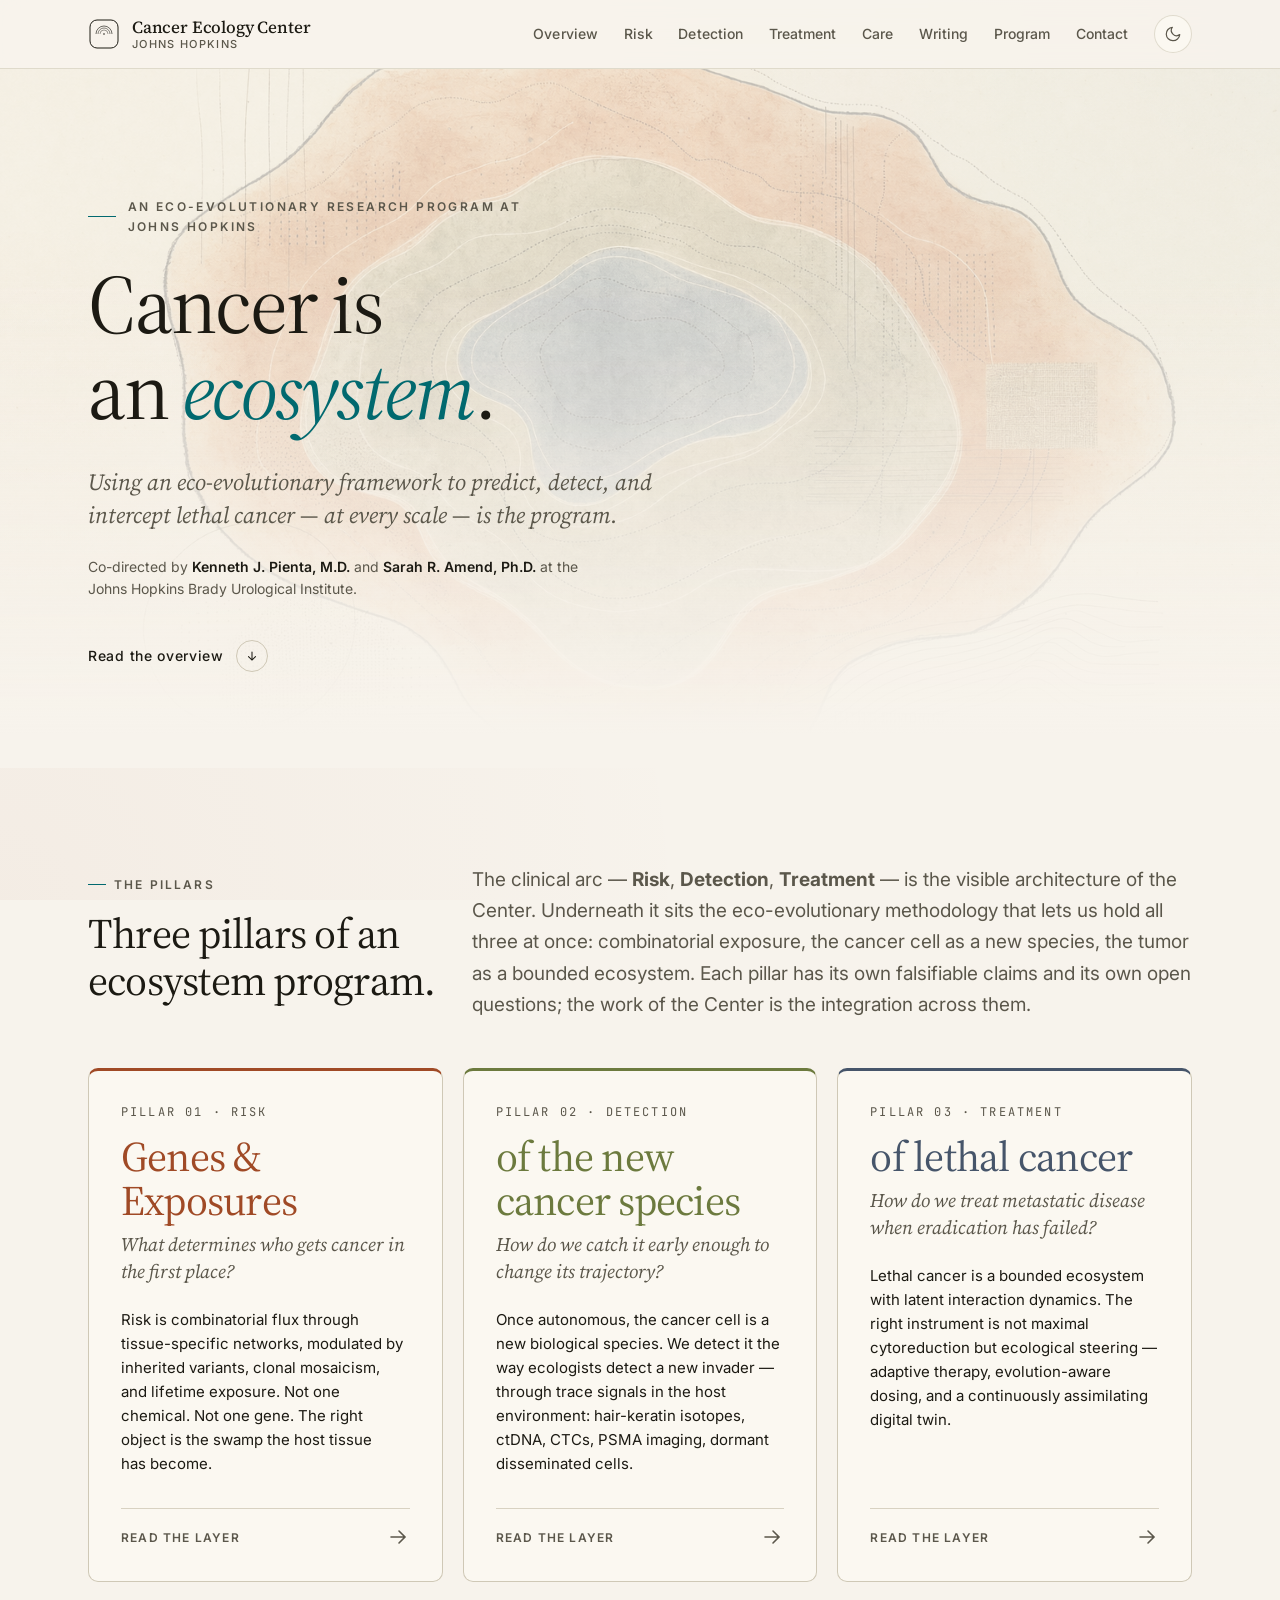
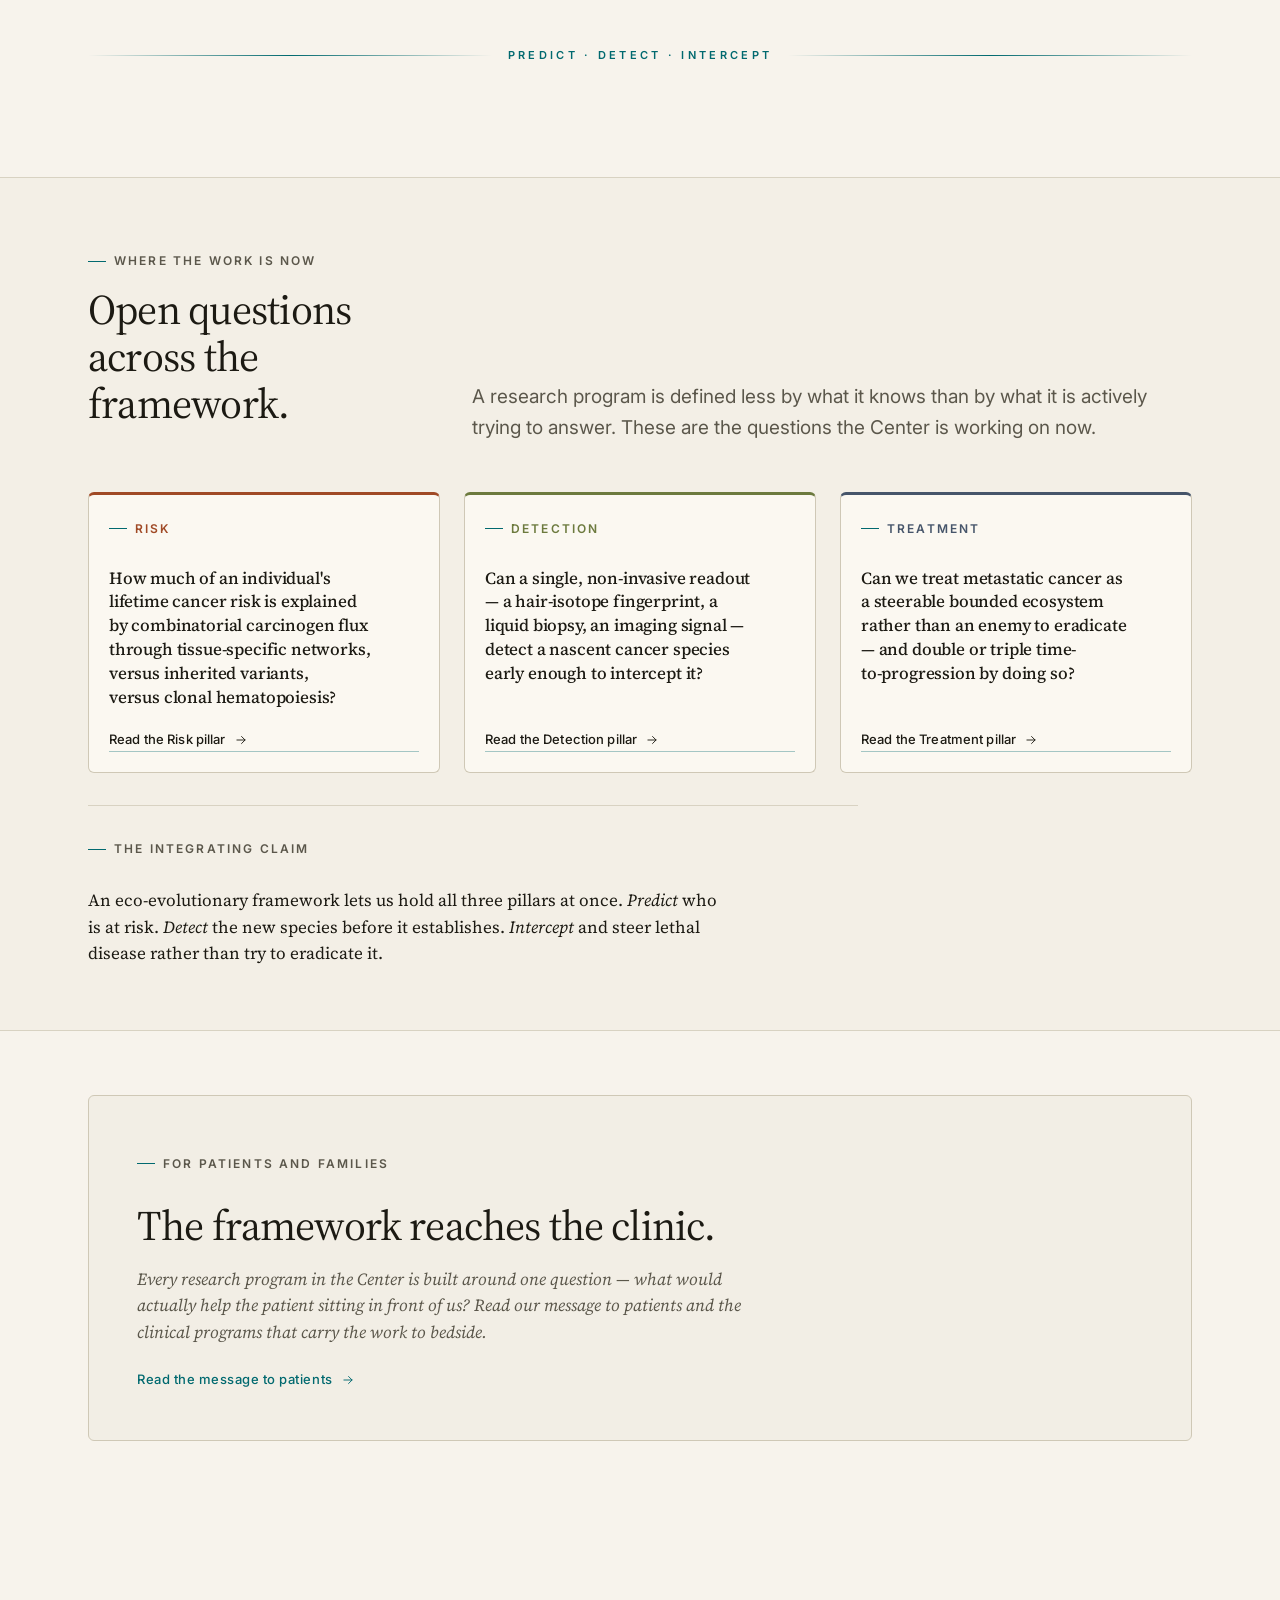
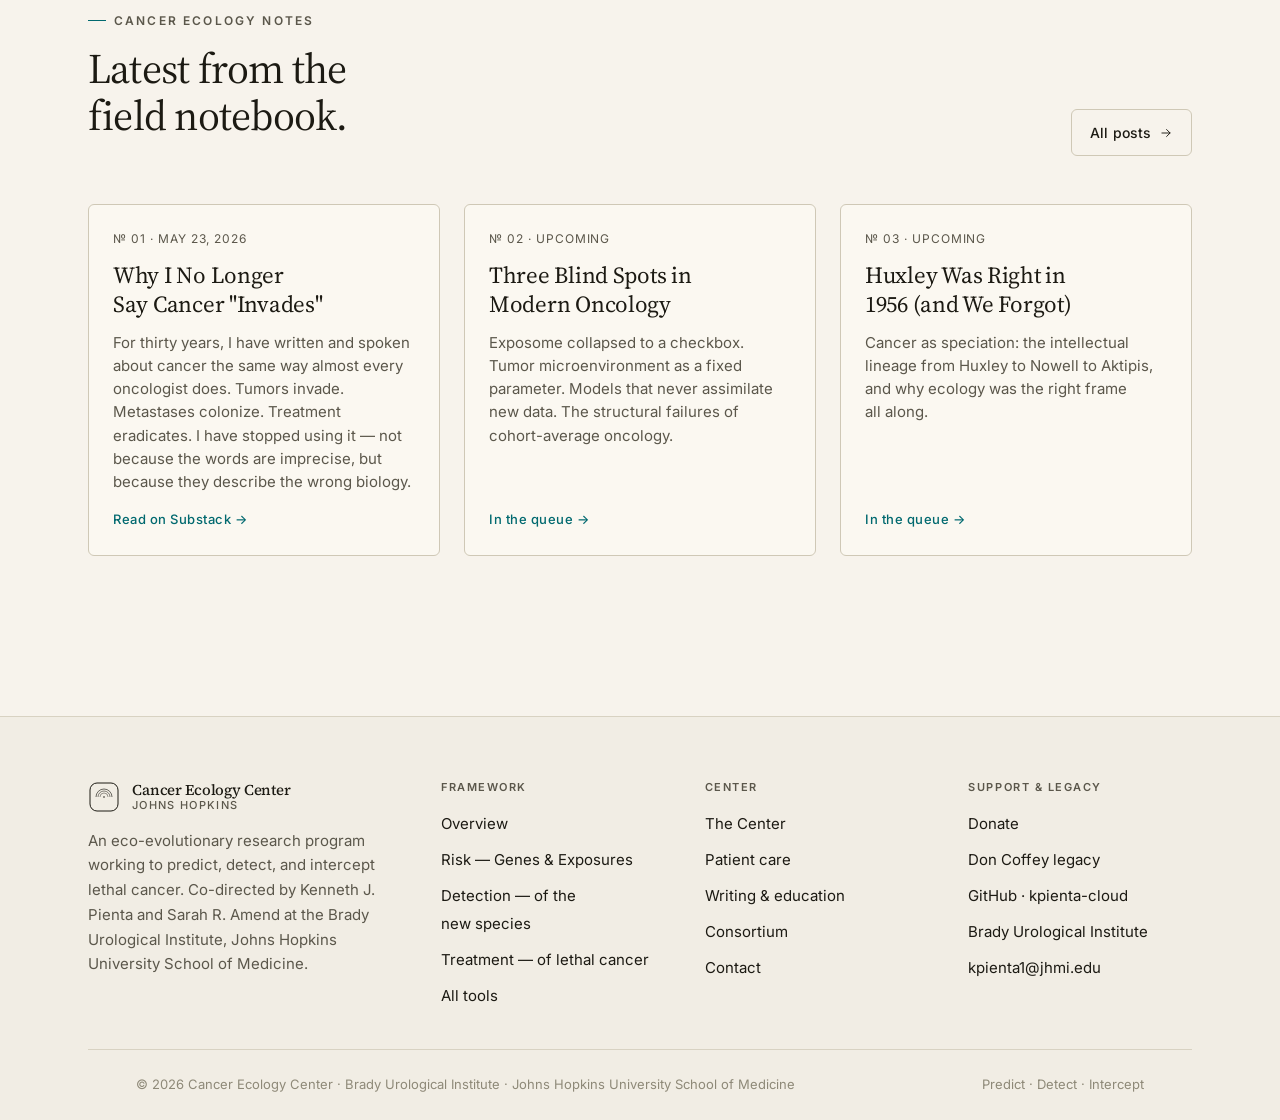
==== commit 0a611bd6: "v3.3 — Reframe architecture as Risk / Detection / Treatment The eco-evolutionary framework is reposi" ====
--- a/index.html
+++ b/index.html
@@ -4,7 +4,7 @@
   <meta charset="utf-8" />
   <meta name="viewport" content="width=device-width, initial-scale=1" />
   <title>Cancer Ecology Center — An eco-evolutionary research program at Johns Hopkins</title>
-  <meta name="description" content="The Cancer Ecology Center at Johns Hopkins reads cancer as an ecological community across exposure, ecosystem, and forecast — and steers it at every scale." />
+  <meta name="description" content="The Cancer Ecology Center at Johns Hopkins uses an eco-evolutionary framework to predict, detect, and intercept lethal cancer — across risk, detection, and treatment." />
 
   <link rel="icon" type="image/svg+xml" href="assets/images/favicon.svg" />
   <link rel="preconnect" href="https://fonts.googleapis.com" />
@@ -33,9 +33,9 @@
       </a>
       <nav class="site-nav" aria-label="Primary">
               <a href="overview.html">Overview</a>
-              <a href="origin.html">Origin</a>
-              <a href="behavior.html">Behavior</a>
-              <a href="forecast.html">Forecast</a>
+              <a href="risk.html">Risk</a>
+              <a href="detection.html">Detection</a>
+              <a href="treatment.html">Treatment</a>
               <a href="care.html">Care</a>
               <a href="writing.html">Writing</a>
               <a href="program.html">Program</a>
@@ -56,8 +56,8 @@
       </div>
       <div class="container">
         <p class="hero__eyebrow">An eco-evolutionary research program at Johns Hopkins</p>
-        <h1>Cancer is an <em>ecological</em> community.</h1>
-        <p class="hero__lede">Reading it across exposure, ecosystem, and forecast — and steering it at every scale — is the program.</p>
+        <h1>Cancer is an <em>ecosystem</em>.</h1>
+        <p class="hero__lede">Using an eco-evolutionary framework to predict, detect, and intercept lethal cancer &mdash; at every scale &mdash; is the program.</p>
         <p class="hero__byline">Co-directed by <strong>Kenneth J. Pienta, M.D.</strong> and <strong>Sarah R. Amend, Ph.D.</strong> at the Johns Hopkins Brady Urological Institute.</p>
         <a class="hero__cta" href="overview.html">
           Read the overview
@@ -73,18 +73,18 @@
       <div class="container">
         <div class="framework__intro reveal">
           <div>
-            <p class="section-eyebrow">The framework</p>
-            <h2 class="section-title">Three coupled scales of one biology.</h2>
-          </div>
-          <p class="section-lede">Cancer is read at three depths — what determines who gets it, how it actually behaves once it starts, and how it can be steered for an individual. Each scale has its own falsifiable claims and its own open questions. The work of the Center is the integration across them.</p>
+            <p class="section-eyebrow">The pillars</p>
+            <h2 class="section-title">Three pillars of an ecosystem program.</h2>
+          </div>
+          <p class="section-lede">The clinical arc &mdash; <strong>Risk</strong>, <strong>Detection</strong>, <strong>Treatment</strong> &mdash; is the visible architecture of the Center. Underneath it sits the eco-evolutionary methodology that lets us hold all three at once: combinatorial exposure, the cancer cell as a new species, the tumor as a bounded ecosystem. Each pillar has its own falsifiable claims and its own open questions; the work of the Center is the integration across them.</p>
         </div>
 
         <div class="layers" role="list">
-          <a class="layer-card layer-card--origin" data-layer="origin" href="origin.html" role="listitem">
-            <div class="layer-card__index">Layer 01 · Origin</div>
-            <h3 class="layer-card__name">Exposure</h3>
+          <a class="layer-card layer-card--risk" data-layer="risk" href="risk.html" role="listitem">
+            <div class="layer-card__index">Pillar 01 · Risk</div>
+            <h3 class="layer-card__name">Genes &amp; Exposures</h3>
             <p class="layer-card__question">What determines who gets cancer in the first place?</p>
-            <p class="layer-card__summary">Cancer emerges from combinatorial flux through tissue-specific bioactivation networks, modulated by inherited variants, clonal mosaicism, and lifetime exposure history. Not one chemical. Not one gene.</p>
+            <p class="layer-card__summary">Risk is combinatorial flux through tissue-specific networks, modulated by inherited variants, clonal mosaicism, and lifetime exposure. Not one chemical. Not one gene. The right object is the swamp the host tissue has become.</p>
             <div class="layer-card__footer">
               <span class="layer-card__tool">Read the layer</span>
               <span class="layer-card__arrow" aria-hidden="true">
@@ -93,11 +93,11 @@
             </div>
           </a>
 
-          <a class="layer-card layer-card--behavior" data-layer="behavior" href="behavior.html" role="listitem">
-            <div class="layer-card__index">Layer 02 · Behavior</div>
-            <h3 class="layer-card__name">Ecosystem</h3>
-            <p class="layer-card__question">Once it starts, how does it actually behave?</p>
-            <p class="layer-card__summary">The autonomous cancer cell is a new species. The tumor is a town — bounded, habitat-engineering, resource-depleting, edge-managed. Invasion analogies are off by one to two orders of magnitude.</p>
+          <a class="layer-card layer-card--detection" data-layer="detection" href="detection.html" role="listitem">
+            <div class="layer-card__index">Pillar 02 · Detection</div>
+            <h3 class="layer-card__name">of the new cancer species</h3>
+            <p class="layer-card__question">How do we catch it early enough to change its trajectory?</p>
+            <p class="layer-card__summary">Once autonomous, the cancer cell is a new biological species. We detect it the way ecologists detect a new invader &mdash; through trace signals in the host environment: hair-keratin isotopes, ctDNA, CTCs, PSMA imaging, dormant disseminated cells.</p>
             <div class="layer-card__footer">
               <span class="layer-card__tool">Read the layer</span>
               <span class="layer-card__arrow" aria-hidden="true">
@@ -106,11 +106,11 @@
             </div>
           </a>
 
-          <a class="layer-card layer-card--forecast" data-layer="forecast" href="forecast.html" role="listitem">
-            <div class="layer-card__index">Layer 03 · Forecast</div>
-            <h3 class="layer-card__name">Assimilation</h3>
-            <p class="layer-card__question">How do we predict and steer it for an individual?</p>
-            <p class="layer-card__summary">Tumors are ecosystems with latent interaction matrices. The correct clinical instrument is not a static biomarker panel but a data-assimilating ecological digital twin, continuously re-estimating from sparse clinical signal.</p>
+          <a class="layer-card layer-card--treatment" data-layer="treatment" href="treatment.html" role="listitem">
+            <div class="layer-card__index">Pillar 03 · Treatment</div>
+            <h3 class="layer-card__name">of lethal cancer</h3>
+            <p class="layer-card__question">How do we treat metastatic disease when eradication has failed?</p>
+            <p class="layer-card__summary">Lethal cancer is a bounded ecosystem with latent interaction dynamics. The right instrument is not maximal cytoreduction but ecological steering &mdash; adaptive therapy, evolution-aware dosing, and a continuously assimilating digital twin.</p>
             <div class="layer-card__footer">
               <span class="layer-card__tool">Read the layer</span>
               <span class="layer-card__arrow" aria-hidden="true">
@@ -122,7 +122,7 @@
 
         <div class="through-line reveal" role="presentation">
           <span class="through-line__rule"></span>
-          <span class="through-line__text">Steering, not eradication</span>
+          <span class="through-line__text">Predict · Detect · Intercept</span>
           <span class="through-line__rule"></span>
         </div>
       </div>
@@ -140,26 +140,26 @@
         </div>
 
         <div class="questions-grid">
-          <article class="question-card reveal" style="border-top: 3px solid var(--color-origin);">
-            <p class="section-eyebrow" style="color: var(--color-origin);">Origin</p>
-            <h3 class="question-card__q">How much of an individual's cancer risk is explained by combinatorial carcinogen flux through tissue-specific networks, versus inherited variants, versus clonal hematopoiesis?</h3>
-            <a href="origin.html" class="question-card__link">Read the Origin layer
+          <article class="question-card reveal" style="border-top: 3px solid var(--color-risk);">
+            <p class="section-eyebrow" style="color: var(--color-risk);">Risk</p>
+            <h3 class="question-card__q">How much of an individual's lifetime cancer risk is explained by combinatorial carcinogen flux through tissue-specific networks, versus inherited variants, versus clonal hematopoiesis?</h3>
+            <a href="risk.html" class="question-card__link">Read the Risk pillar
               <svg width="14" height="14" viewBox="0 0 24 24" fill="none" stroke="currentColor" stroke-width="1.6" stroke-linecap="round"><path d="M5 12h14M13 6l6 6-6 6"/></svg>
             </a>
           </article>
 
-          <article class="question-card reveal" style="border-top: 3px solid var(--color-behavior);">
-            <p class="section-eyebrow" style="color: var(--color-behavior);">Behavior</p>
-            <h3 class="question-card__q">What makes a tumor's bounded ecology stable — and what perturbations cause it to crash, recover, or evade adaptive therapy?</h3>
-            <a href="behavior.html" class="question-card__link">Read the Behavior layer
+          <article class="question-card reveal" style="border-top: 3px solid var(--color-detection);">
+            <p class="section-eyebrow" style="color: var(--color-detection);">Detection</p>
+            <h3 class="question-card__q">Can a single, non-invasive readout &mdash; a hair-isotope fingerprint, a liquid biopsy, an imaging signal &mdash; detect a nascent cancer species early enough to intercept it?</h3>
+            <a href="detection.html" class="question-card__link">Read the Detection pillar
               <svg width="14" height="14" viewBox="0 0 24 24" fill="none" stroke="currentColor" stroke-width="1.6" stroke-linecap="round"><path d="M5 12h14M13 6l6 6-6 6"/></svg>
             </a>
           </article>
 
-          <article class="question-card reveal" style="border-top: 3px solid var(--color-forecast);">
-            <p class="section-eyebrow" style="color: var(--color-forecast);">Forecast</p>
-            <h3 class="question-card__q">Can a Bayesian digital twin assimilate sparse, irregular clinical data well enough to forecast — and steer — an individual patient's tumor trajectory?</h3>
-            <a href="forecast.html" class="question-card__link">Read the Forecast layer
+          <article class="question-card reveal" style="border-top: 3px solid var(--color-treatment);">
+            <p class="section-eyebrow" style="color: var(--color-treatment);">Treatment</p>
+            <h3 class="question-card__q">Can we treat metastatic cancer as a steerable bounded ecosystem rather than an enemy to eradicate &mdash; and double or triple time-to-progression by doing so?</h3>
+            <a href="treatment.html" class="question-card__link">Read the Treatment pillar
               <svg width="14" height="14" viewBox="0 0 24 24" fill="none" stroke="currentColor" stroke-width="1.6" stroke-linecap="round"><path d="M5 12h14M13 6l6 6-6 6"/></svg>
             </a>
           </article>
@@ -167,7 +167,7 @@
 
         <div class="questions-footnote reveal">
           <p class="section-eyebrow">The integrating claim</p>
-          <p class="questions-footnote__text">Each layer publishes its own falsifiable predictions. The program publishes one shared one: <em>steering, not eradication</em>, holds at every scale — for exposure, for tumor ecology, and for clinical forecast.</p>
+          <p class="questions-footnote__text">An eco-evolutionary framework lets us hold all three pillars at once. <em>Predict</em> who is at risk. <em>Detect</em> the new species before it establishes. <em>Intercept</em> and steer lethal disease rather than try to eradicate it.</p>
         </div>
       </div>
     </section>
@@ -222,16 +222,16 @@
             </svg>
             <span><span class="site-brand__title">Cancer Ecology Center</span><span class="site-brand__sub">Johns Hopkins</span></span>
           </a>
-          <p>An eco-evolutionary research program reading cancer across exposure, ecosystem, and forecast. Co-directed by Kenneth J. Pienta and Sarah R. Amend at the Brady Urological Institute, Johns Hopkins University School of Medicine.</p>
+          <p>An eco-evolutionary research program working to predict, detect, and intercept lethal cancer. Co-directed by Kenneth J. Pienta and Sarah R. Amend at the Brady Urological Institute, Johns Hopkins University School of Medicine.</p>
         </div>
 
         <div>
           <h4>Framework</h4>
           <ul>
             <li><a href="overview.html">Overview</a></li>
-            <li><a href="origin.html">Origin — Exposure</a></li>
-            <li><a href="behavior.html">Behavior — Ecosystem</a></li>
-            <li><a href="forecast.html">Forecast — Assimilation</a></li>
+            <li><a href="risk.html">Risk &mdash; Genes &amp; Exposures</a></li>
+            <li><a href="detection.html">Detection &mdash; of the new species</a></li>
+            <li><a href="treatment.html">Treatment &mdash; of lethal cancer</a></li>
             <li><a href="tools.html">All tools</a></li>
           </ul>
         </div>
@@ -261,7 +261,7 @@
 
       <div class="site-footer__legal container">
         <span>© 2026 Cancer Ecology Center · Brady Urological Institute · Johns Hopkins University School of Medicine</span>
-        <span>Steering, not eradication</span>
+        <span>Predict · Detect · Intercept</span>
       </div>
     </div>
   </footer>
--- a/assets/css/tokens.css
+++ b/assets/css/tokens.css
@@ -27,12 +27,12 @@
   --color-primary-highlight: #cfe0dc;
 
   /* Layer hues (muted earth tones) */
-  --color-origin: #a04a26;        /* terra / rust */
-  --color-origin-soft: #ead7c8;
-  --color-behavior: #6c7a3e;      /* sage / olive */
-  --color-behavior-soft: #dee0c2;
-  --color-forecast: #46556a;      /* slate */
-  --color-forecast-soft: #d3d8df;
+  --color-risk: #a04a26;        /* terra / rust */
+  --color-risk-soft: #ead7c8;
+  --color-detection: #6c7a3e;      /* sage / olive */
+  --color-detection-soft: #dee0c2;
+  --color-treatment: #46556a;      /* slate */
+  --color-treatment-soft: #d3d8df;
 
   /* Radii */
   --radius-sm: 0.25rem;
@@ -108,12 +108,12 @@
   --color-primary-active: #b1dee2;
   --color-primary-highlight: #213a3c;
 
-  --color-origin: #d28a64;
-  --color-origin-soft: #3b2c22;
-  --color-behavior: #b3bd76;
-  --color-behavior-soft: #2f3324;
-  --color-forecast: #a5b4cb;
-  --color-forecast-soft: #262d39;
+  --color-risk: #d28a64;
+  --color-risk-soft: #3b2c22;
+  --color-detection: #b3bd76;
+  --color-detection-soft: #2f3324;
+  --color-treatment: #a5b4cb;
+  --color-treatment-soft: #262d39;
 
   --shadow-sm: 0 1px 2px rgba(0,0,0,0.4);
   --shadow-md: 0 6px 18px rgba(0,0,0,0.5);
@@ -138,11 +138,11 @@
     --color-primary-hover: #95d0d5;
     --color-primary-active: #b1dee2;
     --color-primary-highlight: #213a3c;
-    --color-origin: #d28a64;
-    --color-origin-soft: #3b2c22;
-    --color-behavior: #b3bd76;
-    --color-behavior-soft: #2f3324;
-    --color-forecast: #a5b4cb;
-    --color-forecast-soft: #262d39;
+    --color-risk: #d28a64;
+    --color-risk-soft: #3b2c22;
+    --color-detection: #b3bd76;
+    --color-detection-soft: #2f3324;
+    --color-treatment: #a5b4cb;
+    --color-treatment-soft: #262d39;
   }
 }
--- a/assets/css/base.css
+++ b/assets/css/base.css
@@ -23,7 +23,7 @@
   background-color: var(--color-bg);
   background-image:
     radial-gradient(circle at 100% 0%, color-mix(in oklab, var(--color-primary) 4%, transparent), transparent 45%),
-    radial-gradient(circle at 0% 100%, color-mix(in oklab, var(--color-origin) 4%, transparent), transparent 45%);
+    radial-gradient(circle at 0% 100%, color-mix(in oklab, var(--color-risk) 4%, transparent), transparent 45%);
   background-attachment: fixed;
 }
 
--- a/assets/css/site.css
+++ b/assets/css/site.css
@@ -212,12 +212,12 @@
 }
 
 /* Layer color signaling */
-.layer-origin .page-hero__eyebrow::before { background: var(--color-origin); }
-.layer-behavior .page-hero__eyebrow::before { background: var(--color-behavior); }
-.layer-forecast .page-hero__eyebrow::before { background: var(--color-forecast); }
-.layer-origin .page-hero__eyebrow { color: var(--color-origin); }
-.layer-behavior .page-hero__eyebrow { color: var(--color-behavior); }
-.layer-forecast .page-hero__eyebrow { color: var(--color-forecast); }
+.layer-risk .page-hero__eyebrow::before { background: var(--color-risk); }
+.layer-detection .page-hero__eyebrow::before { background: var(--color-detection); }
+.layer-treatment .page-hero__eyebrow::before { background: var(--color-treatment); }
+.layer-risk .page-hero__eyebrow { color: var(--color-risk); }
+.layer-detection .page-hero__eyebrow { color: var(--color-detection); }
+.layer-treatment .page-hero__eyebrow { color: var(--color-treatment); }
 
 .page-hero__visual {
   position: absolute;
@@ -331,13 +331,13 @@
 .tag--dev::before {
   content: '';
   width: 6px; height: 6px;
-  background: var(--color-warning, var(--color-origin));
+  background: var(--color-warning, var(--color-risk));
   border-radius: 50%;
   display: inline-block;
 }
-.tag--origin { color: var(--color-origin); border-color: color-mix(in oklab, var(--color-origin) 30%, var(--color-border)); }
-.tag--behavior { color: var(--color-behavior); border-color: color-mix(in oklab, var(--color-behavior) 30%, var(--color-border)); }
-.tag--forecast { color: var(--color-forecast); border-color: color-mix(in oklab, var(--color-forecast) 30%, var(--color-border)); }
+.tag--risk { color: var(--color-risk); border-color: color-mix(in oklab, var(--color-risk) 30%, var(--color-border)); }
+.tag--detection { color: var(--color-detection); border-color: color-mix(in oklab, var(--color-detection) 30%, var(--color-border)); }
+.tag--treatment { color: var(--color-treatment); border-color: color-mix(in oklab, var(--color-treatment) 30%, var(--color-border)); }
 
 /* === Scroll-reveal === */
 .reveal { opacity: 0; transform: translateY(14px); transition: opacity 700ms cubic-bezier(.16,1,.3,1), transform 700ms cubic-bezier(.16,1,.3,1); }
--- a/assets/css/home.css
+++ b/assets/css/home.css
@@ -120,12 +120,12 @@
   transform: translateY(-2px);
   box-shadow: var(--shadow-md);
 }
-.layer-card--origin { border-top: 3px solid var(--color-origin); }
-.layer-card--behavior { border-top: 3px solid var(--color-behavior); }
-.layer-card--forecast { border-top: 3px solid var(--color-forecast); }
-.layer-card--origin:hover { border-color: color-mix(in oklab, var(--color-origin) 50%, var(--color-border)); }
-.layer-card--behavior:hover { border-color: color-mix(in oklab, var(--color-behavior) 50%, var(--color-border)); }
-.layer-card--forecast:hover { border-color: color-mix(in oklab, var(--color-forecast) 50%, var(--color-border)); }
+.layer-card--risk { border-top: 3px solid var(--color-risk); }
+.layer-card--detection { border-top: 3px solid var(--color-detection); }
+.layer-card--treatment { border-top: 3px solid var(--color-treatment); }
+.layer-card--risk:hover { border-color: color-mix(in oklab, var(--color-risk) 50%, var(--color-border)); }
+.layer-card--detection:hover { border-color: color-mix(in oklab, var(--color-detection) 50%, var(--color-border)); }
+.layer-card--treatment:hover { border-color: color-mix(in oklab, var(--color-treatment) 50%, var(--color-border)); }
 
 .layer-card__index {
   font-family: var(--font-mono);
@@ -142,9 +142,9 @@
   line-height: 1.05;
   margin-bottom: var(--space-2);
 }
-.layer-card--origin .layer-card__name { color: var(--color-origin); }
-.layer-card--behavior .layer-card__name { color: var(--color-behavior); }
-.layer-card--forecast .layer-card__name { color: var(--color-forecast); }
+.layer-card--risk .layer-card__name { color: var(--color-risk); }
+.layer-card--detection .layer-card__name { color: var(--color-detection); }
+.layer-card--treatment .layer-card__name { color: var(--color-treatment); }
 .layer-card__question {
   font-family: var(--font-display);
   font-style: italic;
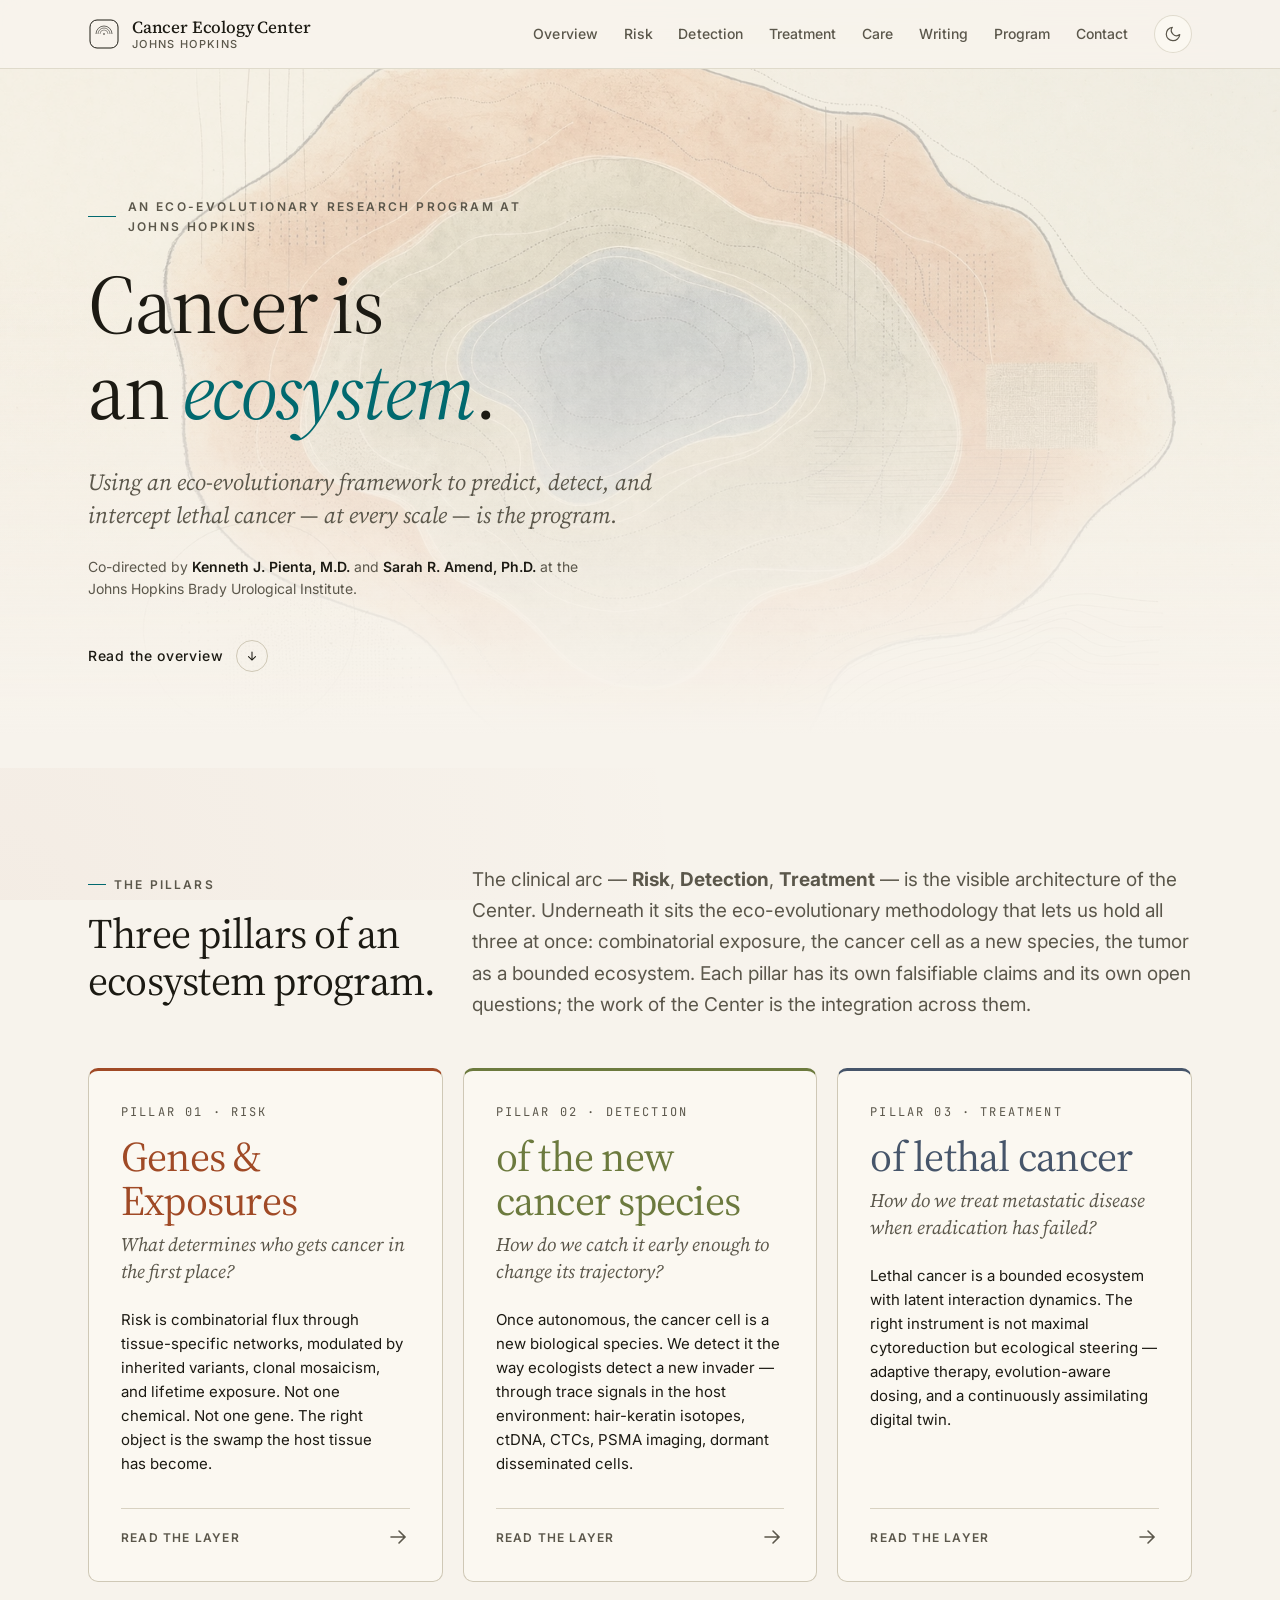
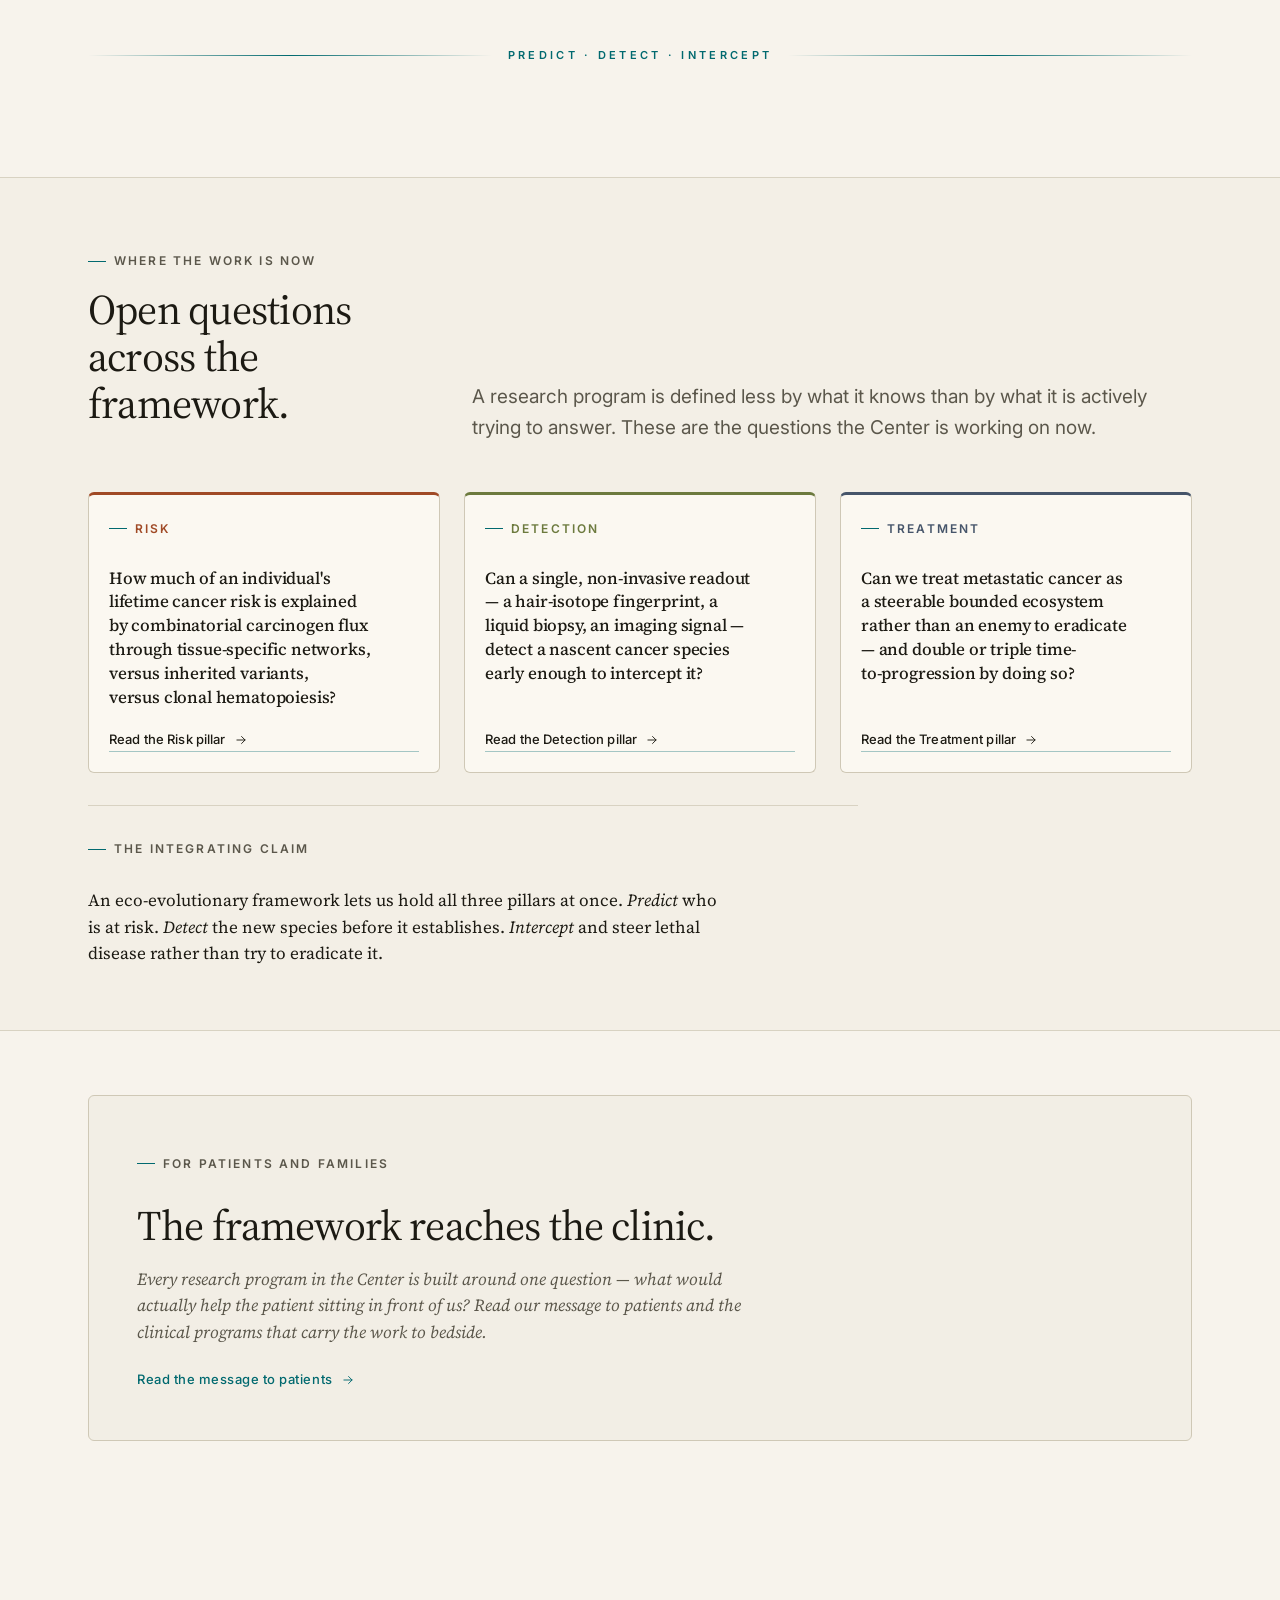
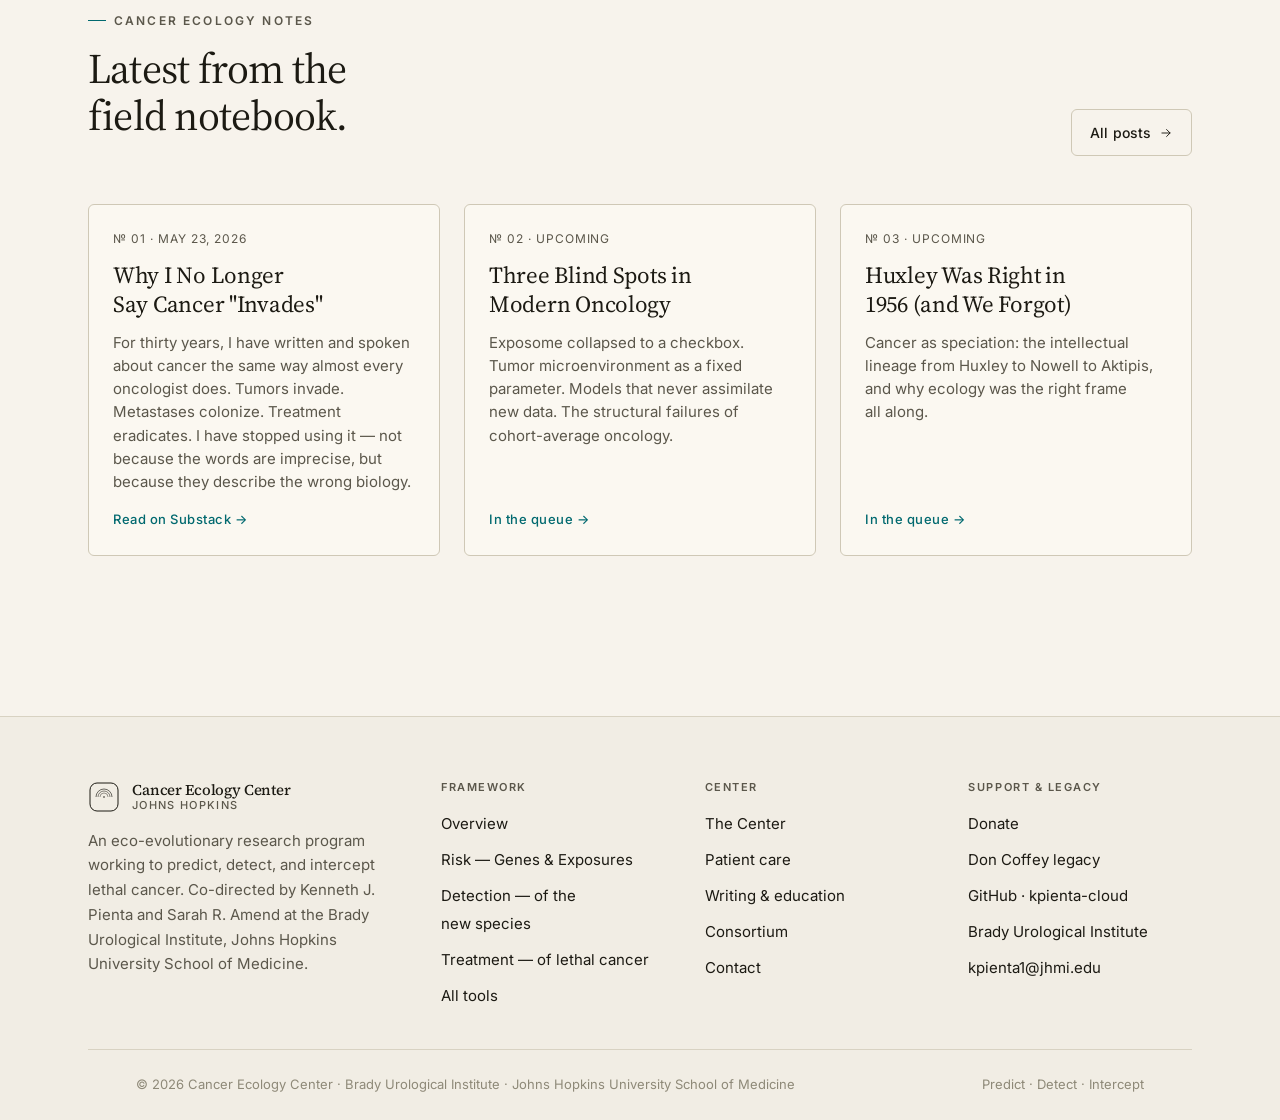
==== commit 7d5a32ad: "v3.4 — fix stale page titles, wire live Substack feed, optimize images - detection.html / treatment." ====
--- a/index.html
+++ b/index.html
@@ -52,7 +52,7 @@
     <!-- HERO -->
     <section class="hero">
       <div class="hero__visual" aria-hidden="true">
-        <img src="assets/images/hero_home.png" alt="" />
+        <img src="assets/images/hero_home.webp" alt="" />
       </div>
       <div class="container">
         <p class="hero__eyebrow">An eco-evolutionary research program at Johns Hopkins</p>
